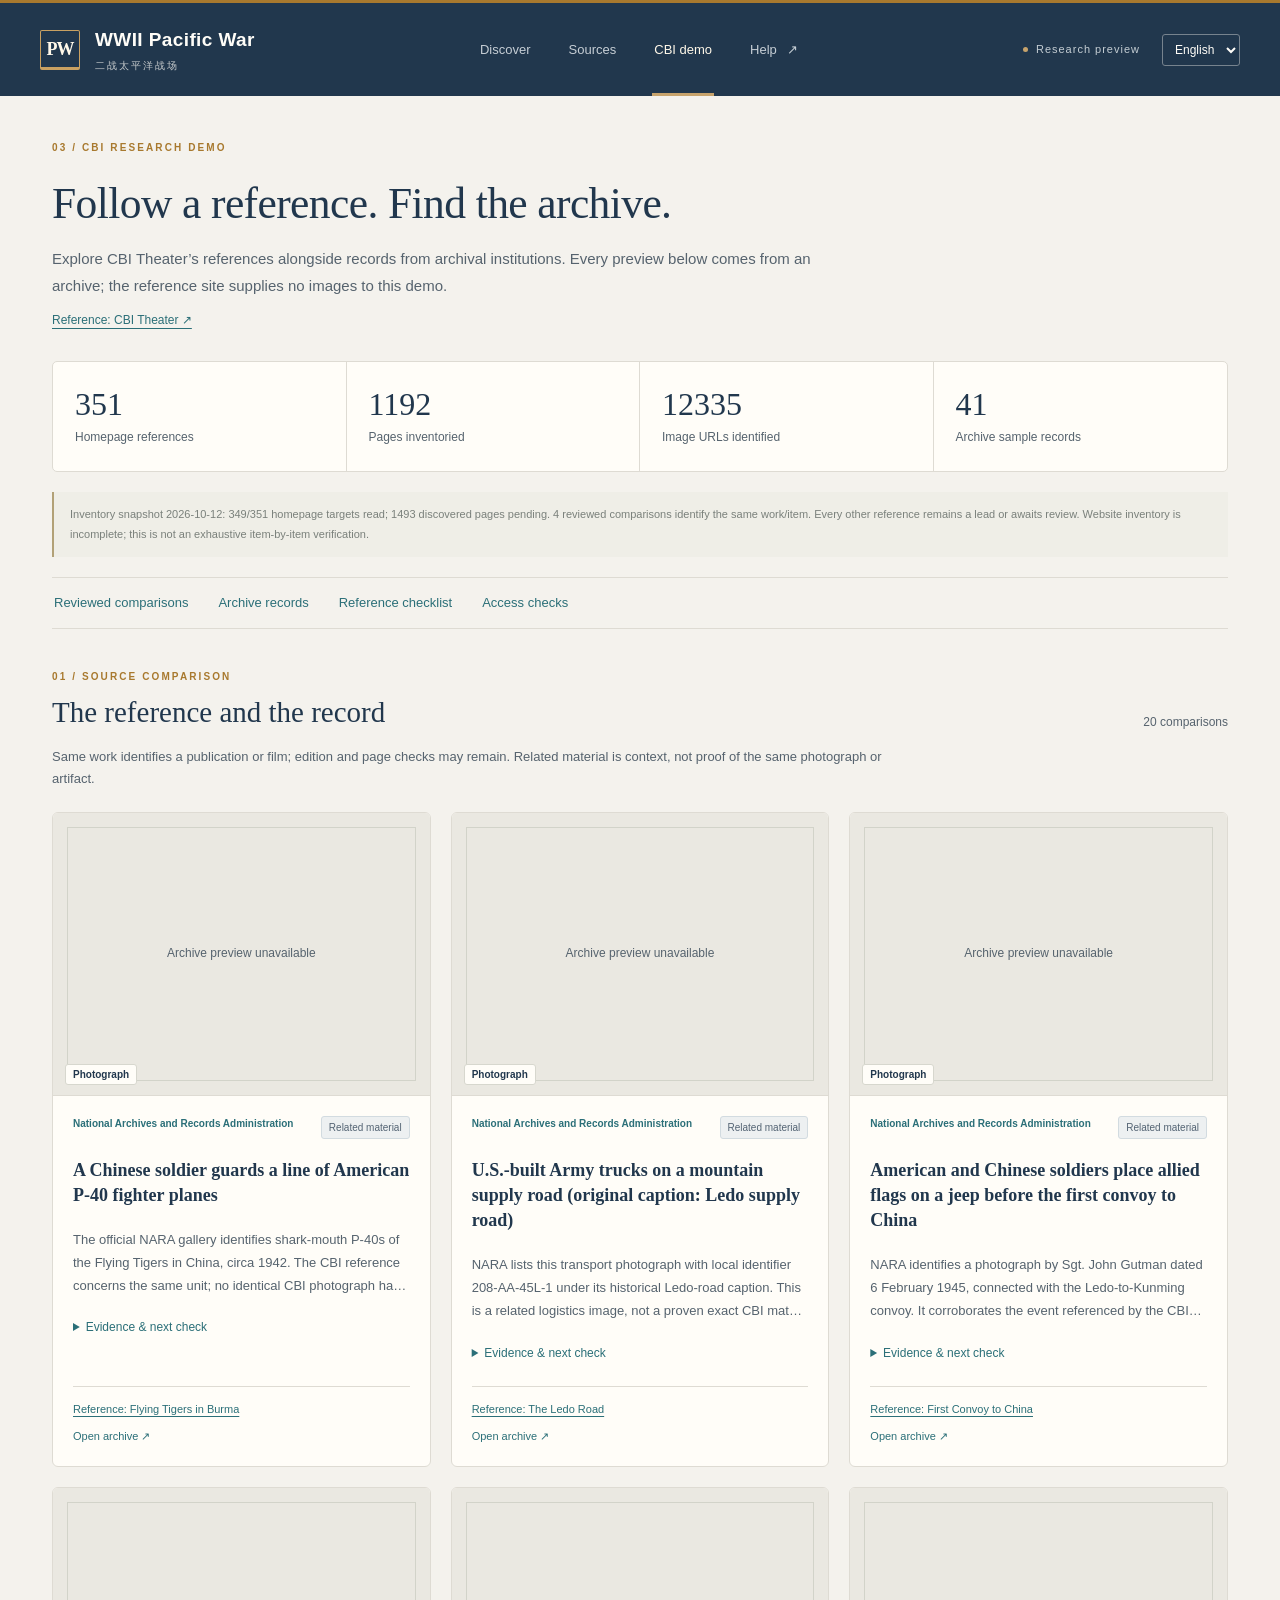
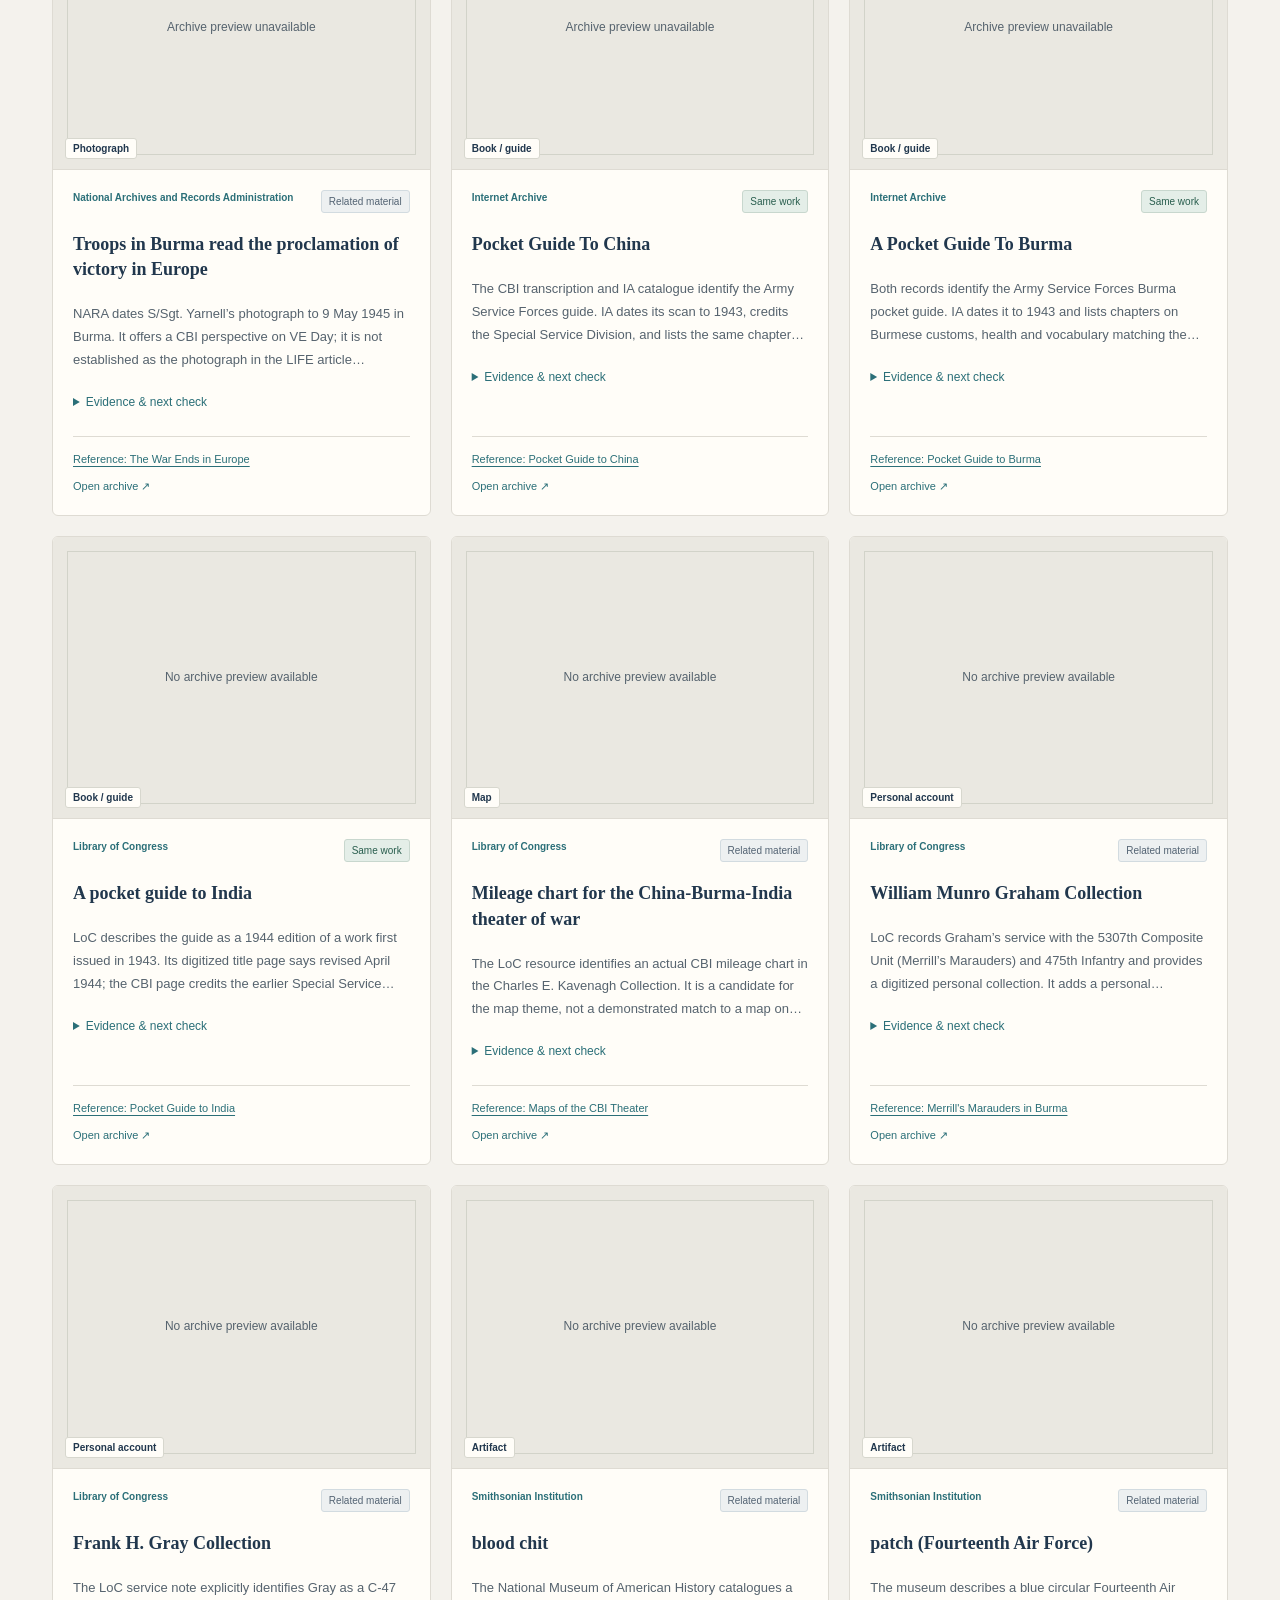
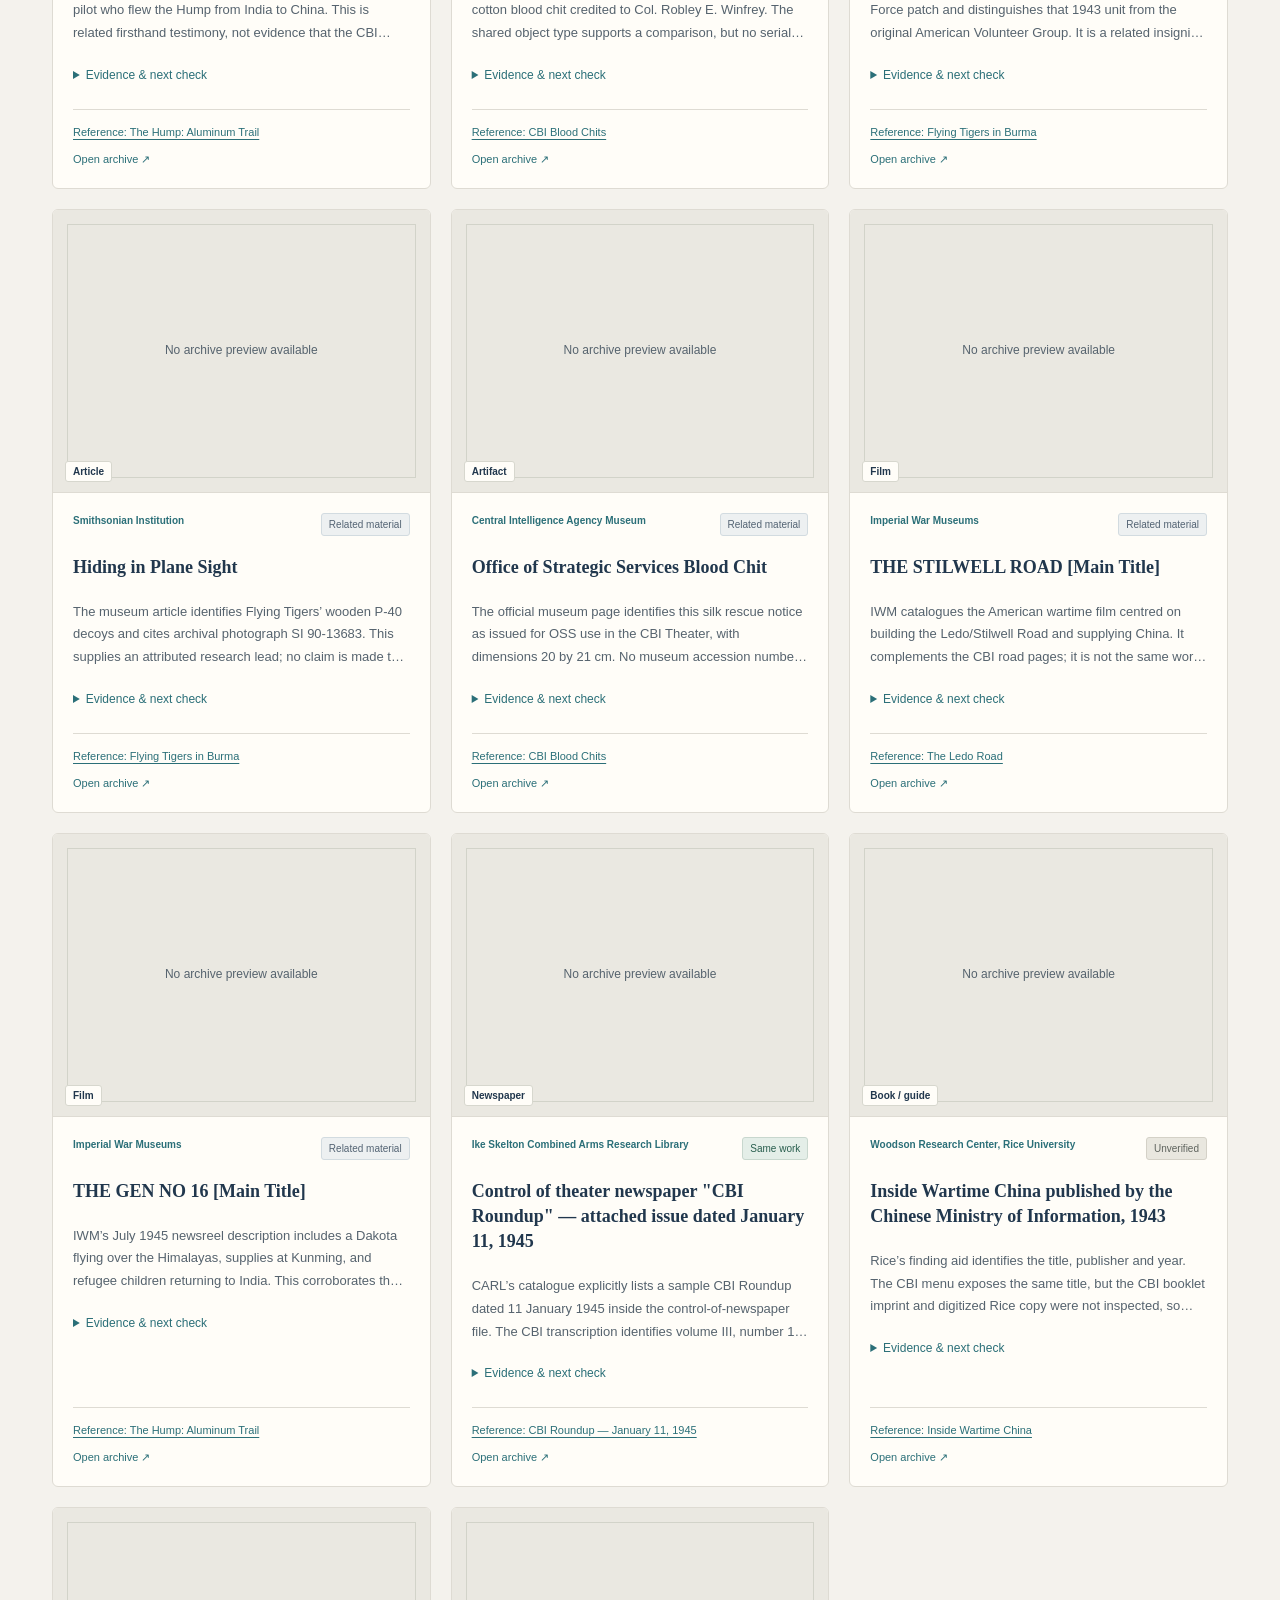
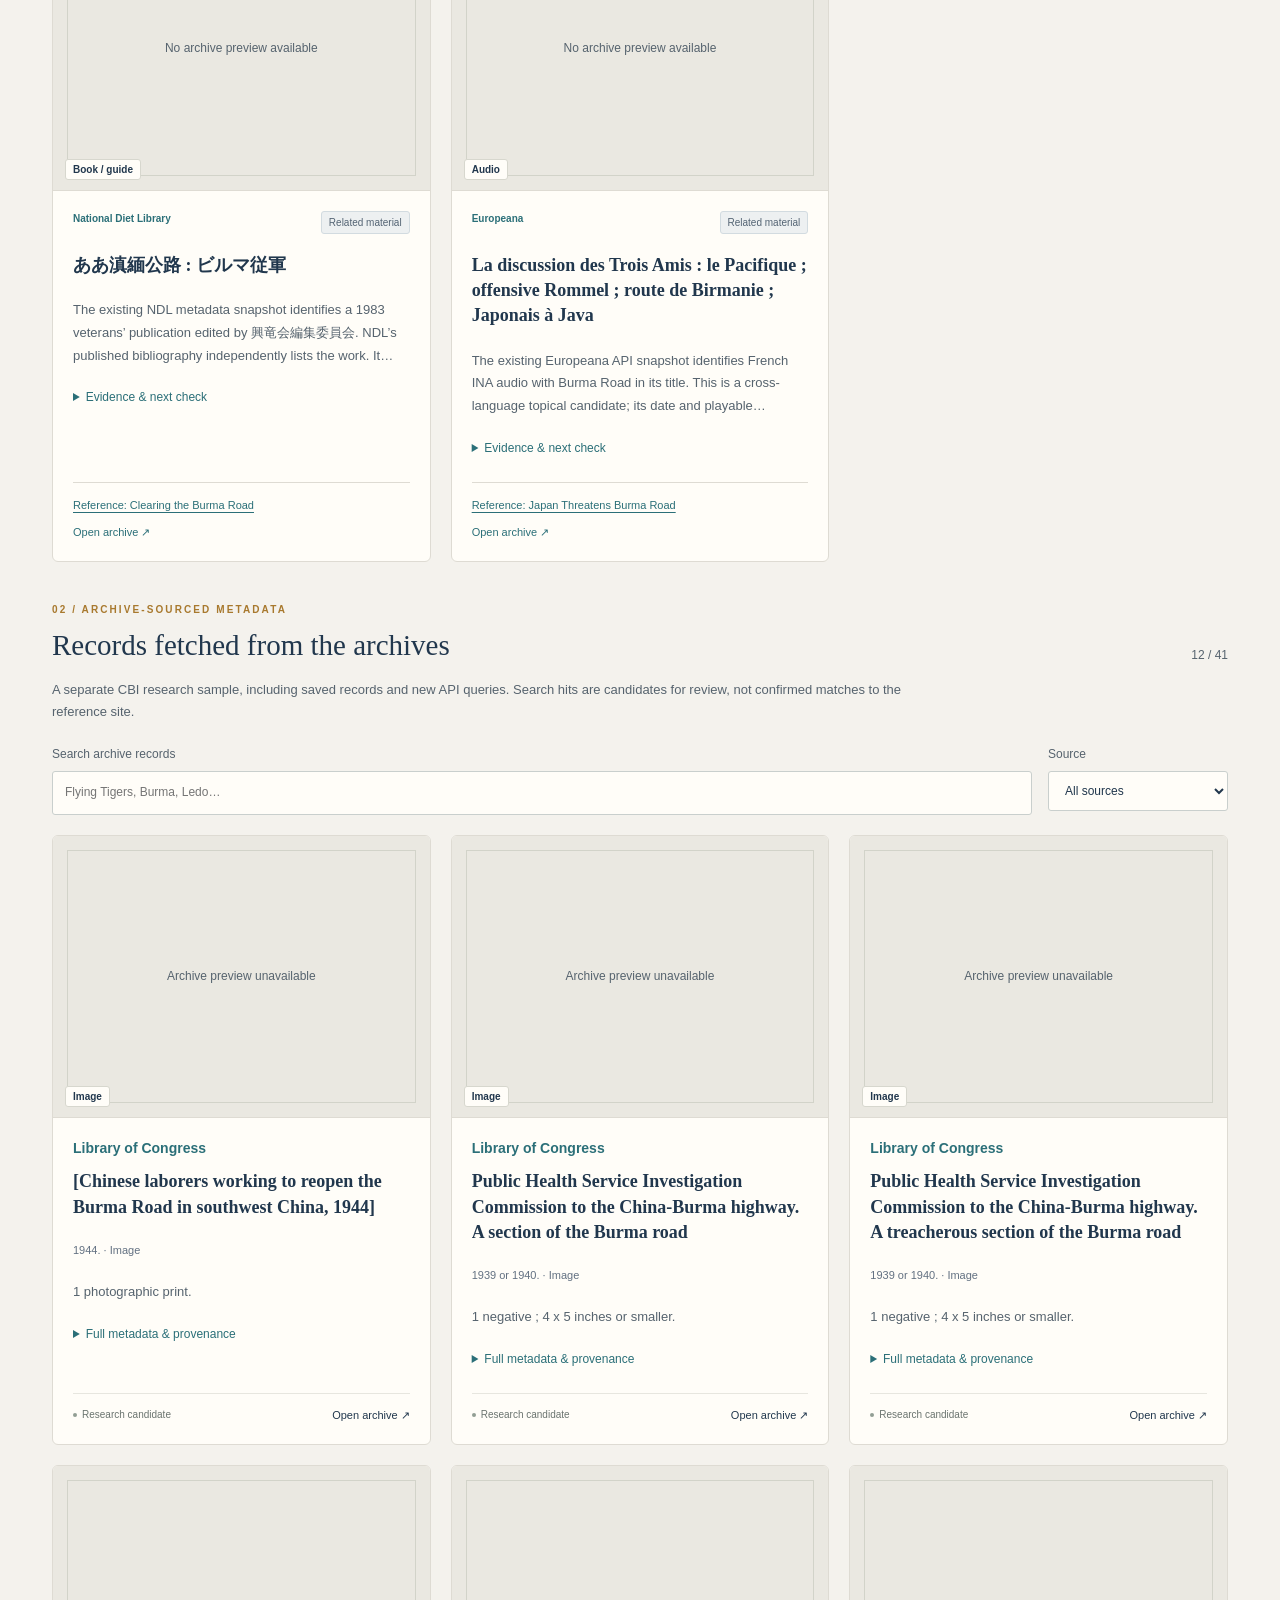
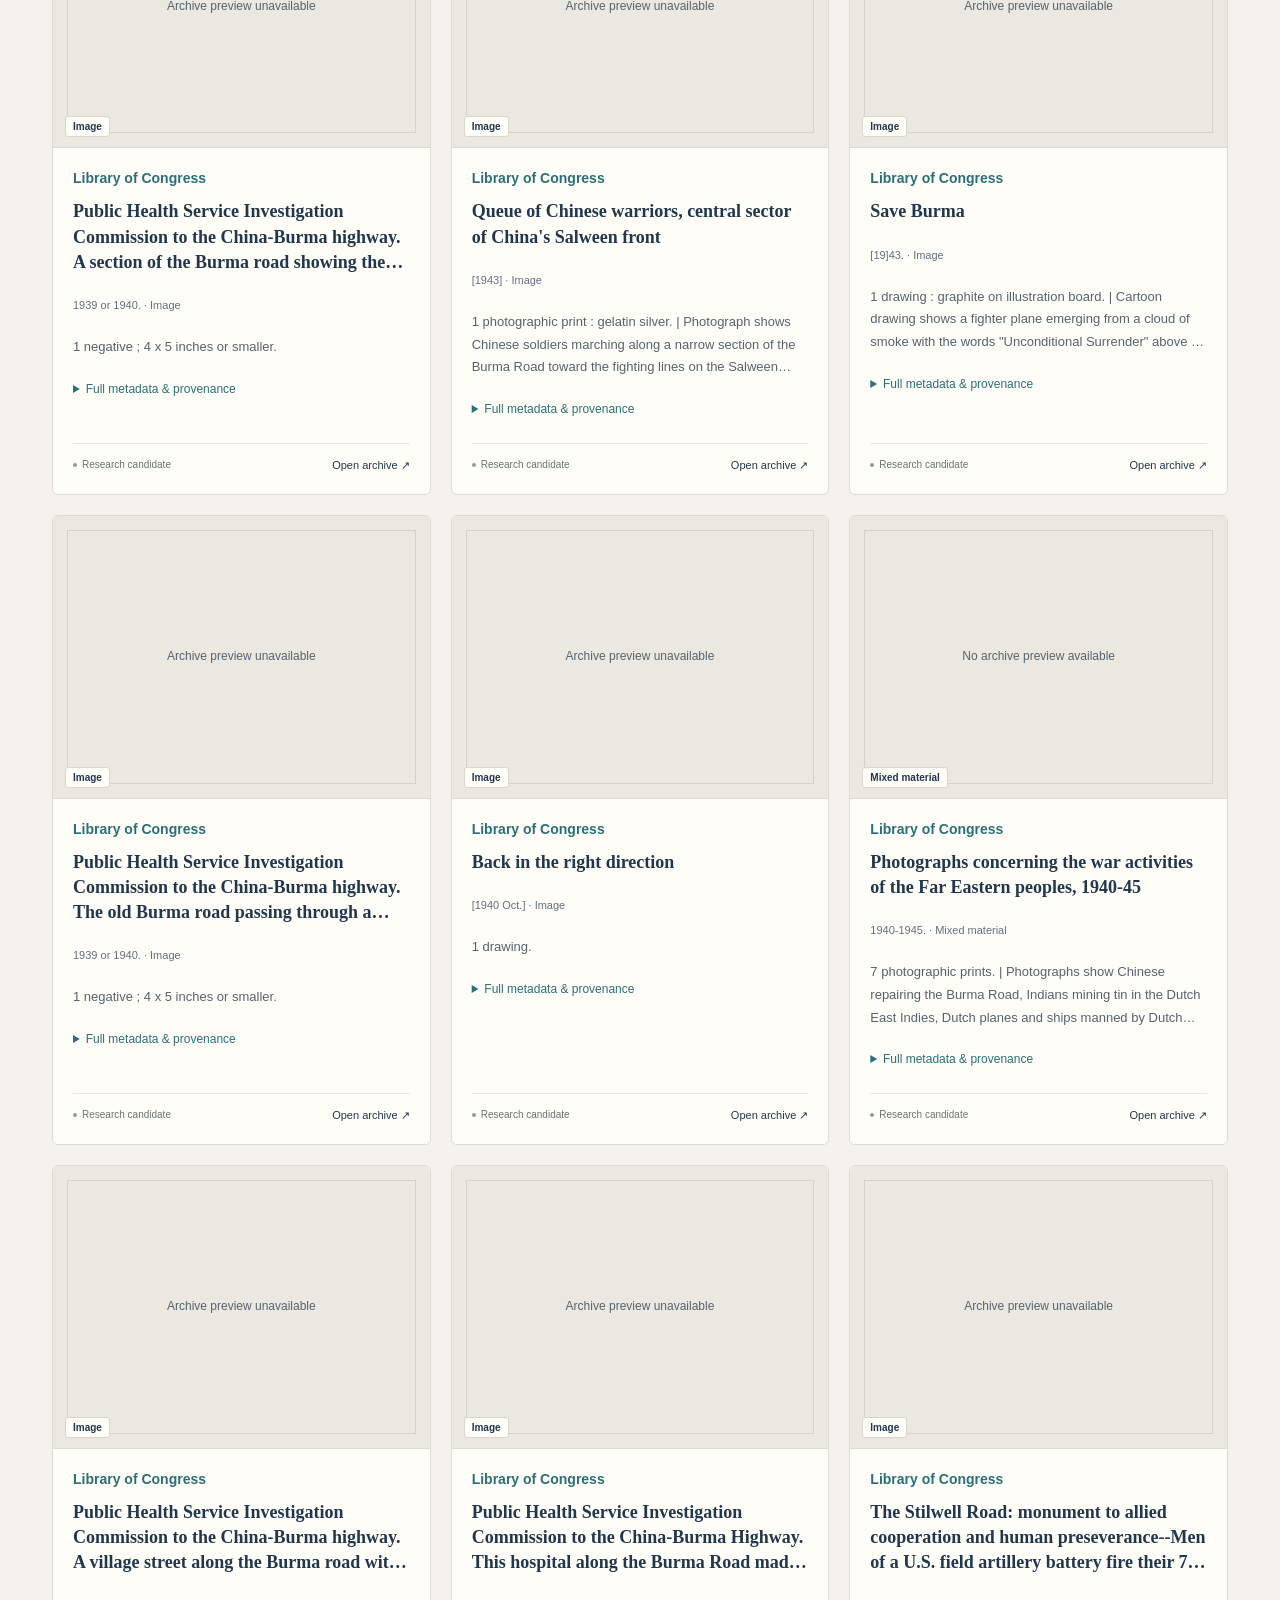
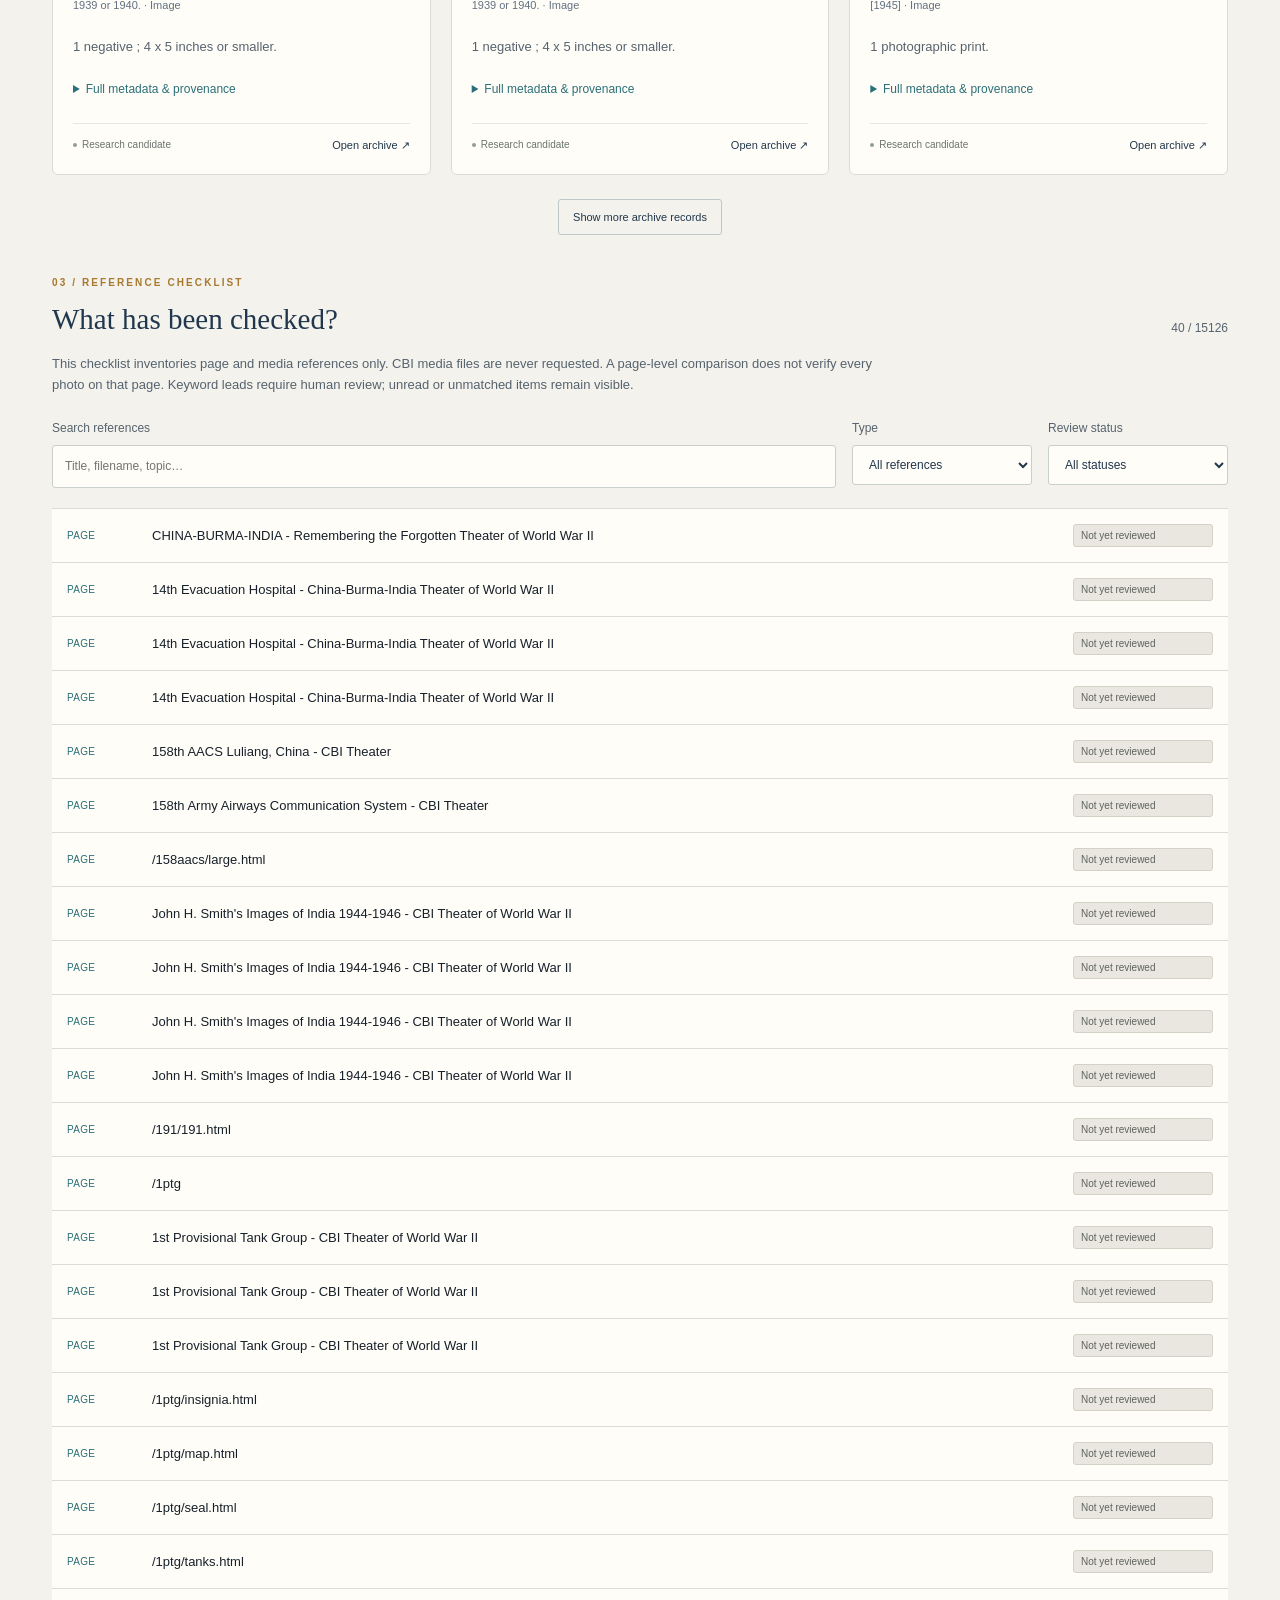
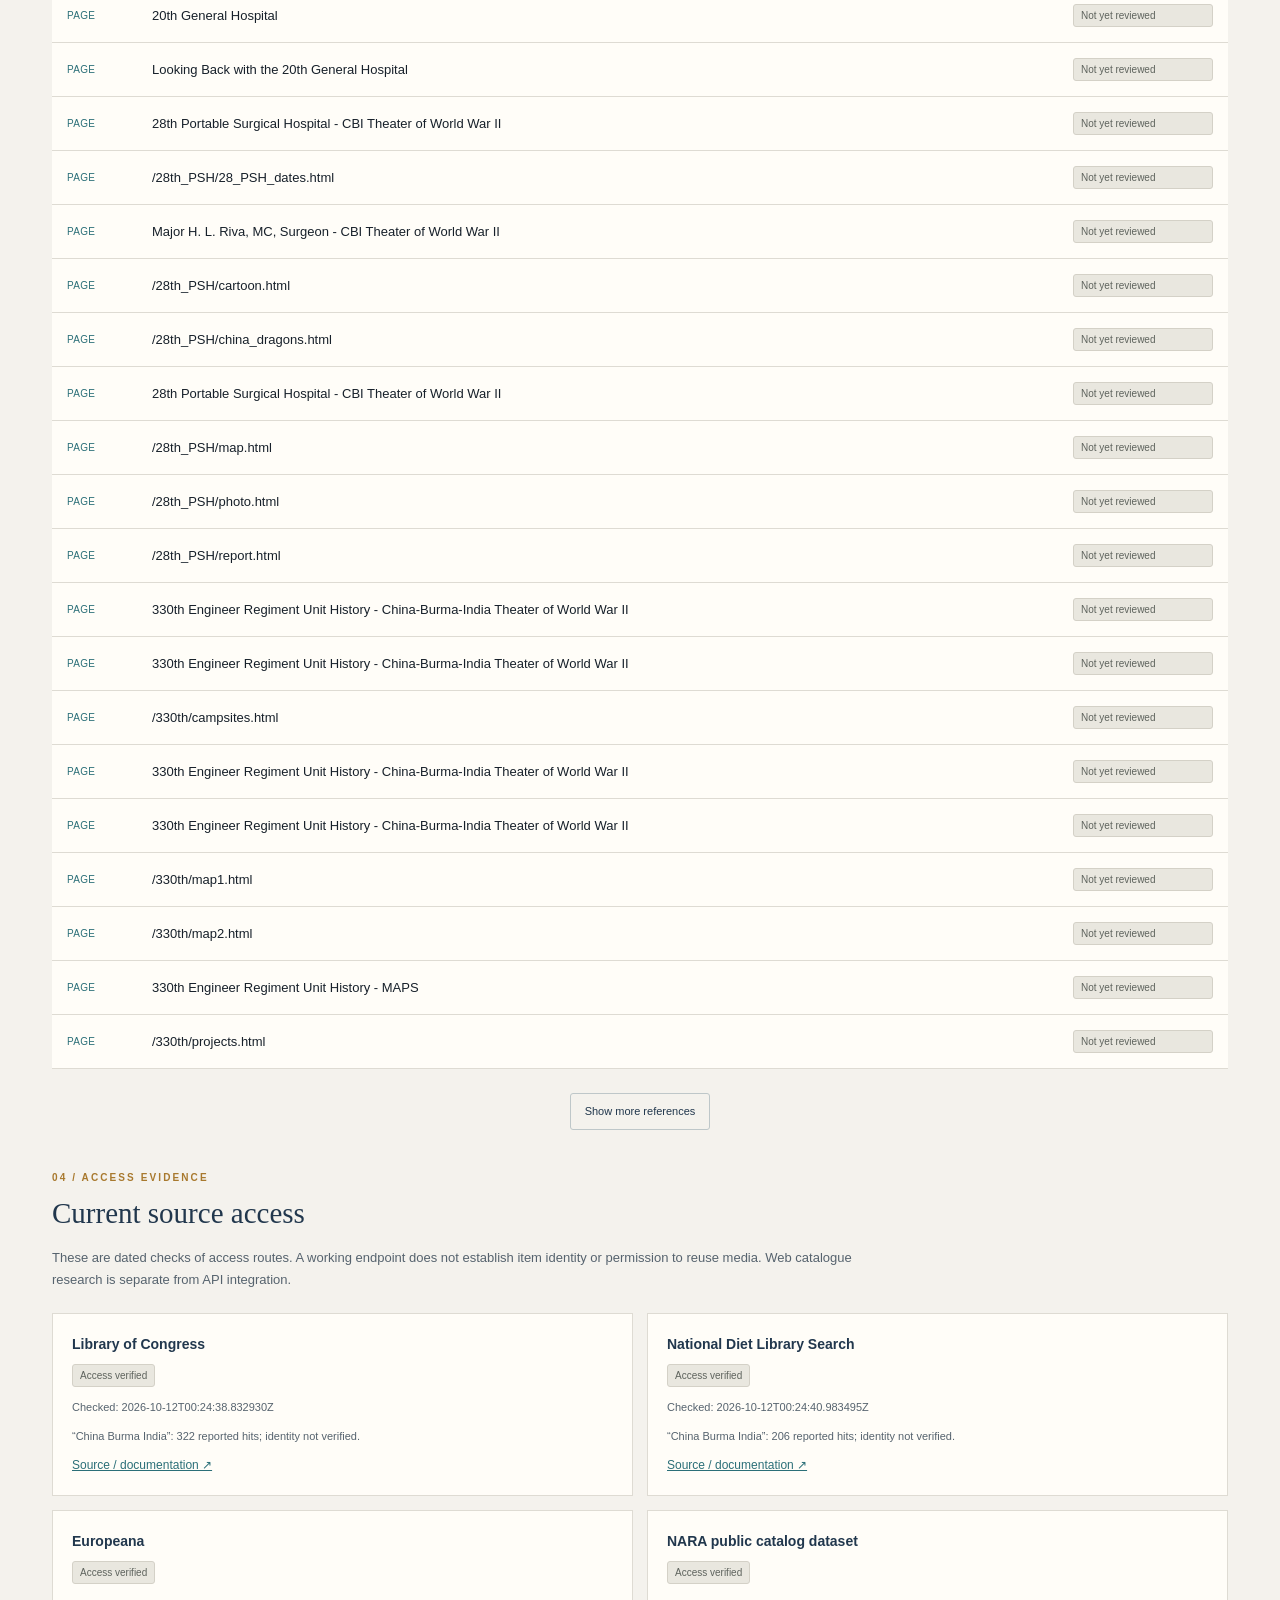
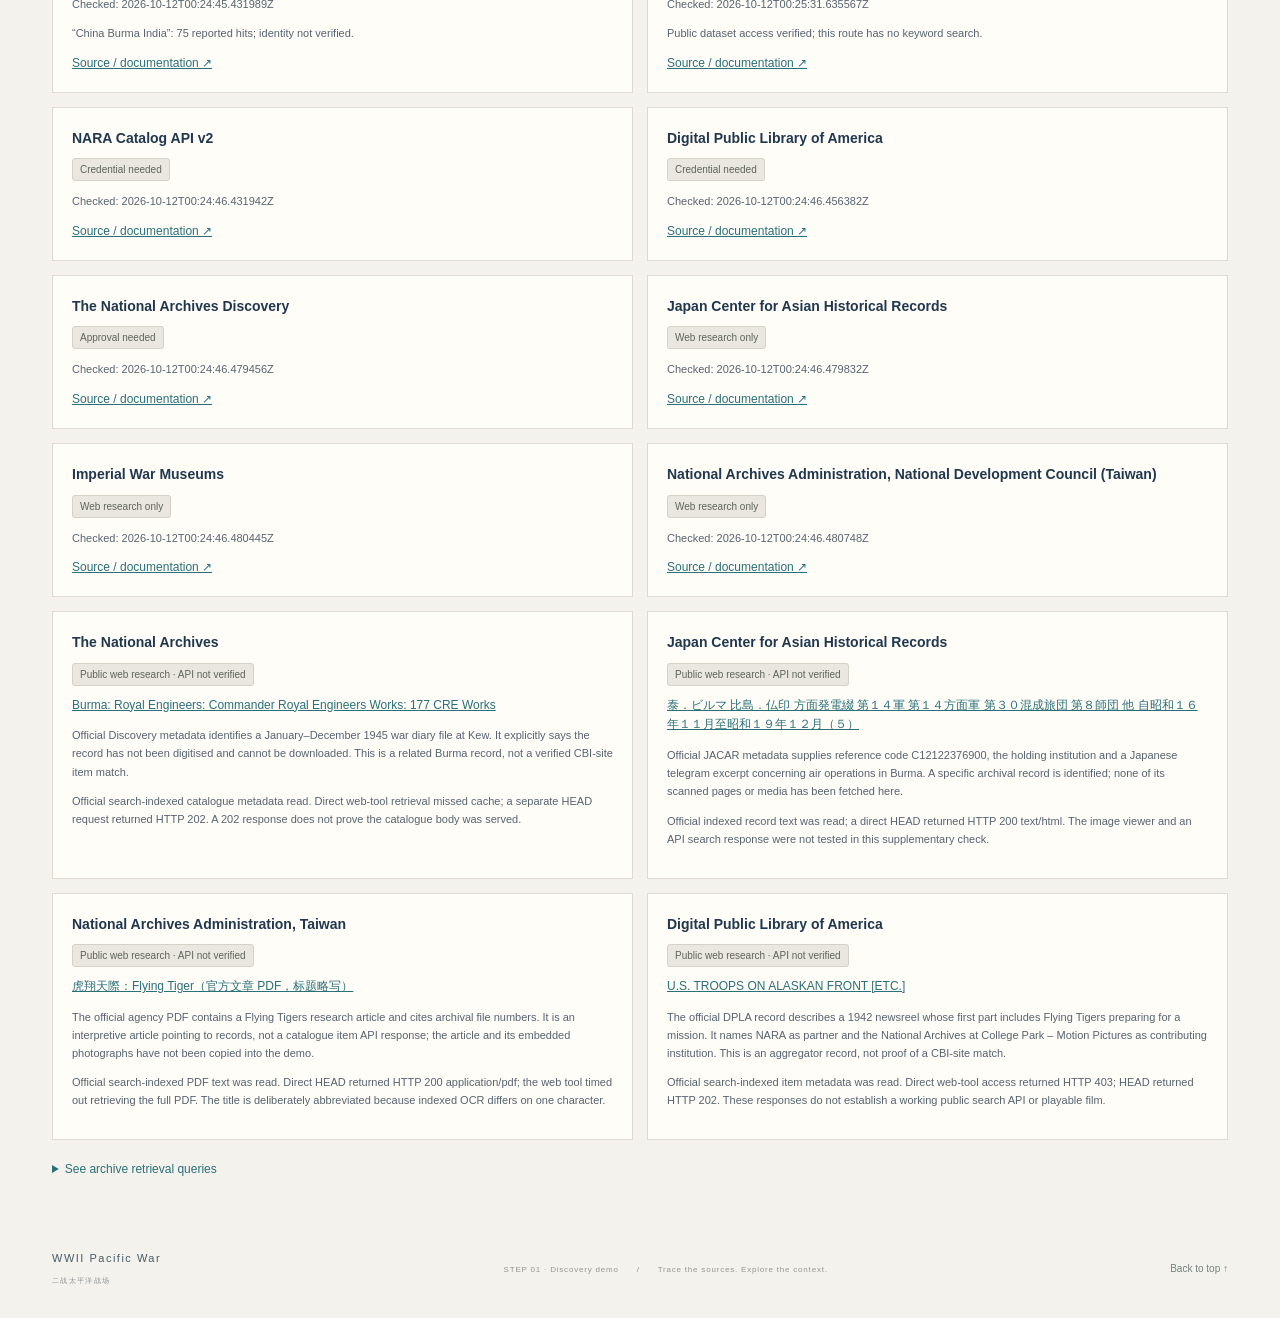
==== step1/site/cbi-demo.html @ 7e3ea21a "Rebrand WWII Pacific War and add archive-sourced CBI demo" ====
<!doctype html>
<html lang="en"><head><meta charset="utf-8"><meta name="viewport" content="width=device-width,initial-scale=1"><meta name="referrer" content="no-referrer"><meta name="description" content="CBI reference inventory and archive-sourced records for WWII Pacific War."><title>CBI demo · WWII Pacific War</title><link rel="icon" href="icon.svg" type="image/svg+xml"><link rel="stylesheet" href="styles.css"><link rel="stylesheet" href="cbi-demo.css"><script type="module" src="cbi-demo.js"></script></head><body>
<a class="skip-link" href="#page-title" data-en="Skip to CBI demo" data-zh="跳至 CBI 演示">Skip to CBI demo</a>
  <header class="masthead">
    <div class="header-inner">
      <a class="brand" href="./" data-page-link="./" aria-label="WWII Pacific War 首页">
        <span class="brand-mark" aria-hidden="true">PW</span>
        <span><strong>WWII Pacific War</strong><small>二战太平洋战场</small></span>
      </a>
      <nav aria-label="主导航">
        <a href="./" data-page-link="./">资料发现</a>
        <a href="sources.html" data-page-link="sources.html">数据来源</a>
        <a class="nav-active" href="cbi-demo.html" data-page-link="cbi-demo.html" aria-current="page">CBI demo</a>
        <button type="button" id="help-button">使用说明 <span aria-hidden="true">↗</span></button>
      </nav>
      <div class="header-tools"><span class="edition"><span aria-hidden="true"></span>研究预览版</span><label class="language-control"><span class="sr-only">界面语言</span><select id="language" aria-label="界面语言"><option value="en" lang="en">English</option><option value="zh-CN" lang="zh-CN">中文</option></select></label></div>
    </div>
  </header>

<main class="wrap demo-main">
  <section class="demo-intro" aria-labelledby="page-title">
    <p class="eyebrow">03 / CBI RESEARCH DEMO</p>
    <h1 id="page-title" tabindex="-1" data-en="Follow a reference. Find the archive." data-zh="循着参考线索，找到档案出处。">Follow a reference. Find the archive.</h1>
    <p class="demo-lead" data-en="Explore CBI Theater’s references alongside records from archival institutions. Every preview below comes from an archive; the reference site supplies no images to this demo." data-zh="将 CBI Theater 的参考线索与档案机构记录对照。下方预览均来自档案机构，演示不读取 CBI 网站的图片。">Explore CBI Theater’s references alongside records from archival institutions. Every preview below comes from an archive; the reference site supplies no images to this demo.</p>
    <a href="https://cbi-theater.com/menu/cbi_home.html" target="_blank" rel="noopener noreferrer" class="sources-back" data-en="Reference: CBI Theater ↗" data-zh="参考网站：CBI Theater ↗">Reference: CBI Theater ↗</a>
  </section>
  <div id="demo-loading" class="loading-state" role="status" data-en="Loading the demo inventory…" data-zh="正在载入演示清单…">Loading the demo inventory…</div>
  <div id="demo-error" class="empty-state" role="alert" hidden><p data-en="The demo data could not be loaded." data-zh="演示数据暂时无法载入。">The demo data could not be loaded.</p><button id="demo-retry" class="secondary-button" data-en="Try again" data-zh="重试">Try again</button></div>
  <div id="demo-content" hidden>
    <div id="demo-stats" class="demo-stats"></div>
    <p id="coverage-note" class="detail-note"></p>
    <nav class="demo-sections" aria-label="Demo sections"><a href="#comparisons" data-en="Reviewed comparisons" data-zh="已核对线索">Reviewed comparisons</a><a href="#archive-records" data-en="Archive records" data-zh="档案记录">Archive records</a><a href="#reference-inventory" data-en="Reference checklist" data-zh="参考清单">Reference checklist</a><a href="#access-status" data-en="Access checks" data-zh="接入实测">Access checks</a></nav>
    <section id="comparisons" class="demo-section">
      <div class="demo-section-heading"><div><p class="eyebrow">01 / SOURCE COMPARISON</p><h2 data-en="The reference and the record" data-zh="参考线索与档案记录">The reference and the record</h2></div><span id="comparison-count"></span></div>
      <p class="demo-explanation" data-en="Same work identifies a publication or film; edition and page checks may remain. Related material is context, not proof of the same photograph or artifact." data-zh="“同一作品”表示已识别出版物或影片，版本与页码可能仍待确认。“主题相关”仅为背景材料，不代表同一张照片或同一件实物。">Same work identifies a publication or film; edition and page checks may remain. Related material is context, not proof of the same photograph or artifact.</p>
      <div id="comparison-grid" class="demo-grid"></div>
    </section>
    <section id="archive-records" class="demo-section">
      <div class="demo-section-heading"><div><p class="eyebrow">02 / ARCHIVE-SOURCED METADATA</p><h2 data-en="Records fetched from the archives" data-zh="从档案机构获取的记录">Records fetched from the archives</h2></div><span id="archive-count"></span></div>
      <p class="demo-explanation" data-en="A separate CBI research sample, including saved records and new API queries. Search hits are candidates for review, not confirmed matches to the reference site." data-zh="独立的 CBI 研究样本，包含既有快照与新增 API 查询。检索命中只是待核对候选，不自动视为参考网站材料的同一件。">A separate CBI research sample, including saved records and new API queries. Search hits are candidates for review, not confirmed matches to the reference site.</p>
      <div class="demo-controls"><label><span data-en="Search archive records" data-zh="搜索档案记录">Search archive records</span><input id="archive-query" type="search" placeholder="Flying Tigers, Burma, Ledo…"></label><label><span data-en="Source" data-zh="来源">Source</span><select id="archive-source"><option value="" data-en="All sources" data-zh="全部来源">All sources</option></select></label></div>
      <div id="archive-grid" class="demo-grid"></div><p id="archive-empty" hidden data-en="No matching records in this sample." data-zh="当前样本中没有匹配记录。">No matching records in this sample.</p><button id="archive-more" class="secondary-button" data-en="Show more archive records" data-zh="显示更多档案记录">Show more archive records</button>
    </section>
    <section id="reference-inventory" class="demo-section">
      <div class="demo-section-heading"><div><p class="eyebrow">03 / REFERENCE CHECKLIST</p><h2 data-en="What has been checked?" data-zh="已核对到哪一步？">What has been checked?</h2></div><span id="inventory-count" aria-live="polite"></span></div>
      <p class="demo-explanation" data-en="This checklist inventories page and media references only. CBI media files are never requested. A page-level comparison does not verify every photo on that page. Keyword leads require human review; unread or unmatched items remain visible." data-zh="清单只登记页面与媒体引用，不读取 CBI 媒体文件。页面层面的对应关系不等于其中每张照片已核实；关键词线索须人工复核，未读取或未匹配的项目仍然列出。">This checklist inventories page and media references only. CBI media files are never requested. A page-level comparison does not verify every photo on that page. Keyword leads require human review; unread or unmatched items remain visible.</p>
      <div class="demo-controls"><label><span data-en="Search references" data-zh="搜索参考清单">Search references</span><input id="inventory-query" type="search" placeholder="Title, filename, topic…"></label><label><span data-en="Type" data-zh="类型">Type</span><select id="inventory-kind"><option value="" data-en="All references" data-zh="全部引用">All references</option><option value="page" data-en="Pages" data-zh="页面">Pages</option><option value="image" data-en="Image references" data-zh="图片引用">Image references</option><option value="document" data-en="Document references" data-zh="文档引用">Document references</option></select></label><label><span data-en="Review status" data-zh="核对状态">Review status</span><select id="inventory-status"><option value="" data-en="All statuses" data-zh="全部状态">All statuses</option><option value="exact_item" data-en="Exact item" data-zh="同一件">Exact item</option><option value="same_work" data-en="Same work" data-zh="同一作品">Same work</option><option value="related" data-en="Related material" data-zh="主题相关">Related material</option><option value="keyword_lead" data-en="Keyword lead only" data-zh="仅关键词线索">Keyword lead only</option><option value="not_reviewed" data-en="Not yet reviewed" data-zh="尚未核对">Not yet reviewed</option><option value="unverified" data-en="Unverified" data-zh="待确认">Unverified</option></select></label></div>
      <div id="inventory-list" class="inventory-list"></div><p id="inventory-empty" hidden data-en="No references match these filters." data-zh="没有符合筛选条件的引用。">No references match these filters.</p><button id="inventory-more" class="secondary-button" data-en="Show more references" data-zh="显示更多引用">Show more references</button>
    </section>
    <section id="access-status" class="demo-section"><p class="eyebrow">04 / ACCESS EVIDENCE</p><h2 data-en="Current source access" data-zh="来源接入现状">Current source access</h2><p class="demo-explanation" data-en="These are dated checks of access routes. A working endpoint does not establish item identity or permission to reuse media. Web catalogue research is separate from API integration." data-zh="下列为带时间的接入实测。接口可用不等于材料身份或媒体再利用许可已确认；人工目录查找与 API 接入分别记录。">These are dated checks of access routes. A working endpoint does not establish item identity or permission to reuse media. Web catalogue research is separate from API integration.</p><div id="access-list" class="access-list"></div><details class="query-evidence"><summary data-en="See archive retrieval queries" data-zh="查看档案获取查询">See archive retrieval queries</summary><div id="query-list"></div></details></section>
  </div>
</main>
  <footer class="wrap footer"><div><strong>WWII Pacific War</strong><span>二战太平洋战场</span></div><p>STEP 01 · 统一发现演示 <span aria-hidden="true">/</span> 元数据有出处，历史有脉络。</p><a href="#page-title">回到顶部 ↑</a></footer>

<dialog id="help-dialog" aria-labelledby="help-title"><div class="dialog-top"><span>CBI / RESEARCH DEMO</span><button id="close-help" class="icon-button" aria-label="关闭使用说明">×</button></div><div class="detail-content"><h2 id="help-title" data-en="Show the source, then the evidence" data-zh="先展示出处，再核对证据">Show the source, then the evidence</h2><p data-en="Start with a reviewed comparison, open its institutional record, then use the checklist to show what remains unverified. The archive gallery is a local sample with source-supplied metadata and archive-hosted previews." data-zh="从已核对线索开始，打开机构原始记录，再用清单展示待确认部分。档案卡片为本地元数据样本，预览由档案机构提供。">Start with a reviewed comparison, open its institutional record, then use the checklist to show what remains unverified. The archive gallery is a local sample with source-supplied metadata and archive-hosted previews.</p></div></dialog><noscript><p>Please enable JavaScript. / 请启用 JavaScript。</p></noscript></body></html>
---- step1/site/styles.css ----
:root{--paper:#f4f2ed;--surface:#fffdf8;--ink:#17202a;--muted:#627081;--navy:#21374d;--navy-deep:#192c3d;--brass:#a8792e;--teal:#2b6f78;--line:#d8dee5;--warm-line:#dedbd3;--soft:#eae7df;--serif:"Iowan Old Style","Palatino Linotype","Noto Serif SC","Songti SC",Georgia,serif;--sans:"Avenir Next","Segoe UI","PingFang SC","Noto Sans SC",sans-serif}
*{box-sizing:border-box}html{scroll-behavior:smooth;scroll-padding-top:30px}body{margin:0;background:var(--paper);color:var(--ink);font:14px/1.65 var(--sans);-webkit-font-smoothing:antialiased}button,input,select{font:inherit}button,a,input,select{-webkit-tap-highlight-color:transparent}button{cursor:pointer}a{color:inherit}button:disabled{cursor:wait;opacity:.6}button{border:0}a,button,input,select{outline-offset:4px}a:focus-visible,button:focus-visible,input:focus-visible,select:focus-visible{outline:2px solid var(--teal)}[hidden]{display:none!important}.wrap{width:min(1200px,calc(100% - 104px));margin-inline:auto}.sr-only{position:absolute;width:1px;height:1px;padding:0;margin:-1px;overflow:hidden;clip:rect(0,0,0,0);white-space:nowrap;border:0}.skip-link{position:fixed;top:-80px;left:20px;z-index:100;padding:12px;background:var(--surface)}.skip-link:focus{top:10px}
.masthead{background:var(--navy);color:var(--surface);border-top:3px solid var(--brass)}.header-inner{min-height:93px;width:min(1360px,calc(100% - 80px));margin:auto;display:flex;align-items:center;justify-content:space-between;gap:40px}.brand{display:flex;align-items:center;gap:15px;text-decoration:none;flex-shrink:0}.brand strong{font-size:19px;letter-spacing:.4px;font-weight:600;display:block}.brand small{font-size:10px;letter-spacing:2px;display:block;opacity:.75;margin-top:3px}.brand-mark{width:40px;height:40px;display:grid;place-items:center;flex-shrink:0;border:1px solid #c9a162;border-bottom:3px solid #c9a162;border-radius:2px;font:600 18px/1 var(--serif);letter-spacing:-1px;color:#fff8e9}nav{display:flex;gap:34px;height:93px;align-items:center}nav a,nav button{background:none;text-decoration:none;color:#c6ced5;height:100%;display:flex;align-items:center;gap:10px;font-size:13px;position:relative;padding:0 2px}nav a:hover,nav button:hover{color:white}nav .nav-active{color:#fff8e9}nav .nav-active:after{position:absolute;bottom:0;left:0;right:0;height:3px;background:#c7a36c;content:""}.edition{font-size:11px;color:#c4cdd3;letter-spacing:1px;display:flex;align-items:center;gap:8px}.edition>span{width:5px;height:5px;border-radius:50%;background:#c7a36c}
.intro{padding-top:47px;padding-bottom:31px}.intro-top{display:grid;grid-template-columns:1fr 290px;gap:64px;align-items:center}.eyebrow{color:var(--brass);font-size:10px;font-weight:600;letter-spacing:2.1px;margin:0 0 20px;display:flex;align-items:center;gap:14px}.section-number{font-size:11px;letter-spacing:0;border:1px solid #c5b591;width:25px;height:25px;display:grid;place-items:center}.eyebrow-line{width:51px;height:1px;background:#bbae90}h1{font-family:var(--serif);font-weight:500;font-size:48px;line-height:1.35;letter-spacing:2px;color:var(--navy);margin:0 0 16px}.intro-description{color:#596674;font-size:13px;line-height:1.95;margin:0}.archive-note{border:1px solid #c8c4b9;padding:22px 24px;background:linear-gradient(120deg,rgba(255,255,255,.34),rgba(234,231,223,.3));position:relative;transform:rotate(1.4deg);margin-top:7px}.archive-note:after{content:"";position:absolute;inset:5px;border:1px solid #ded9cf;pointer-events:none}.note-top,.note-bottom{display:flex;justify-content:space-between;gap:16px;color:#7c7669;font-size:8px;letter-spacing:1.4px}.note-title{font-family:var(--serif);font-size:21px;color:var(--navy);text-align:center;letter-spacing:2px;margin-top:32px}.note-english{text-align:center;font-size:8px;letter-spacing:2px;color:var(--muted);margin-top:8px}.note-rule{display:flex;justify-content:space-between;align-items:center;margin:22px 10px 25px;height:1px;background:#b9ae93}.note-rule span{width:5px;height:5px;border-radius:50%;background:var(--paper);border:1px solid #a68b5f}.note-bottom{letter-spacing:.8px;font-size:9px}
.search-form{display:flex;align-items:center;background:var(--surface);border:1px solid #b8bfc3;box-shadow:0 4px 10px #21374d05;margin-top:31px;min-height:66px;position:relative}.search-form:focus-within{border-color:var(--teal);box-shadow:0 0 0 2px #2b6f781a}.search-icon{width:60px;display:grid;place-items:center;color:var(--navy);flex-shrink:0}.search-icon svg{width:21px;fill:none;stroke:currentColor;stroke-width:1.5}.search-form input{min-width:0;flex:1;border:none;background:none;outline:none!important;height:64px;font-size:15px;color:var(--navy);padding:0 12px 0 0}.search-form input::placeholder{color:#8c9399;font-size:13px}.primary-button{background:var(--navy);color:white;align-self:stretch;min-width:152px;display:flex;justify-content:center;gap:24px;align-items:center;font-size:13px;letter-spacing:1px}.primary-button:hover{background:#2b4a62}.primary-button>span{font-size:20px;font-weight:300}.search-suggestions{display:flex;align-items:center;gap:17px;flex-wrap:wrap;margin-top:17px;font-size:11px}.search-suggestions>span{color:#83877e;margin-right:3px}.search-suggestions button{padding:1px 0;background:none;color:#5d665f;border-bottom:1px solid #c4c7be}.search-suggestions button:hover{color:var(--navy);border-color:var(--brass)}.collection-strip{border-block:1px solid var(--warm-line);background:#eeece6}.strip-inner{display:flex;justify-content:space-between;gap:24px;align-items:center;min-height:47px;color:#69747d;font-size:11px}.strip-inner p{margin:0;display:flex;align-items:center;gap:7px}.strip-inner strong{color:var(--navy);font-size:12px;font-weight:600}.strip-divider{opacity:.45;margin-inline:8px}.status-dot{height:5px;width:5px;border-radius:50%;background:var(--teal);margin-right:3px}
.discovery-layout{display:grid;grid-template-columns:216px minmax(0,1fr);gap:48px;padding-top:38px;padding-bottom:57px;align-items:start}.filter-heading{display:flex;justify-content:space-between;align-items:center;margin:5px 0 27px}.filter-heading h2{font-size:15px;letter-spacing:1px;font-weight:600;margin:0}.filter-heading button{font-size:11px;color:var(--muted);background:none;padding:3px 0}.filter-heading button:hover{color:var(--navy);text-decoration:underline}fieldset{border:0;padding:0 0 24px;margin:0 0 21px;border-bottom:1px solid var(--warm-line);min-width:0}legend{font-size:11px;letter-spacing:1px;color:#646f7a;font-weight:600;padding:0 0 12px}.checkbox-list{display:grid;gap:10px}.check-row{display:flex;align-items:center;gap:9px;font-size:12px;cursor:pointer;line-height:1.55;margin:0 0 9px}.checkbox-list .check-row{margin:0}.check-row input{accent-color:var(--navy);width:14px;height:14px;flex-shrink:0;margin:0}.check-row>span:not(.facet-count){flex:1}.facet-count{font-size:10px;color:#84909a;font-variant-numeric:tabular-nums}.year-range{display:flex;align-items:center;gap:8px;color:#9a9d9b}.year-range label{min-width:0;flex:1}.year-range input{width:100%;border:1px solid #cbd0d2;background:#faf9f5;border-radius:3px;padding:8px 5px 8px 10px;font-size:11px;color:var(--navy);appearance:textfield}.year-range input::-webkit-inner-spin-button{appearance:none}.filter-hint{font-size:10px;color:#8a8e8d;line-height:1.8;margin:9px 0 0}.unknown-date{margin-top:13px;font-size:11px;color:#63717a}.field-error{color:#a24233;font-size:11px;margin:7px 0}.filter-footnote{display:flex;gap:11px;align-items:start;color:#7a827e;font-size:10px;line-height:1.9}.filter-footnote>span{font-size:23px;color:#a59476}.filter-footnote p{margin:0}.mobile-filter-button{display:none}.results-toolbar{display:flex;justify-content:space-between;align-items:end;gap:20px;margin-bottom:17px}.small-label{font-size:8px;letter-spacing:2.2px;color:var(--brass);margin:0 0 4px}.results-toolbar h2{font-size:23px;font-family:var(--serif);font-weight:500;letter-spacing:.7px;color:var(--navy);margin:0}.results-toolbar h2 span{font-size:12px;background:#e6e9e6;color:#4d6263;border-radius:3px;padding:2px 7px;margin-left:9px;font-family:var(--sans);vertical-align:middle;letter-spacing:0}.sort-control{display:flex;align-items:center;gap:9px;color:#7f8587;font-size:10px;white-space:nowrap;padding-bottom:3px}.sort-control select{background:transparent;border:0;color:#4d5c6a;font-size:11px;max-width:175px;padding:3px 0}.results-context{margin:0 0 17px;font-size:10px;color:#878d8e}.expansion-note{background:#e8eeeb;color:#486763;padding:9px 12px;font-size:11px;border-left:2px solid #69897c;margin:2px 0 13px;overflow-wrap:anywhere}.active-filters{display:flex;gap:7px;flex-wrap:wrap;margin:0}.active-filters:not(:empty){margin-bottom:13px}.filter-chip{display:flex;align-items:center;gap:8px;background:#e6e9e6;color:#4c6766;border:1px solid #d3ded7;font-size:10px;padding:3px 8px;border-radius:3px}.filter-chip:hover{border-color:var(--teal)}
/* Preview-led result cards keep titles and descriptions visible across sources. */
.results-list{display:grid;grid-template-columns:repeat(3,minmax(0,1fr));gap:20px;align-items:stretch}
.results-list>.loading-state{grid-column:1/-1}
.record-card{display:flex;flex-direction:column;min-width:0;border:1px solid var(--warm-line);background:var(--surface);border-radius:6px;transition:border-color .15s,box-shadow .15s}
.record-card:hover,.record-card:focus-within{border-color:#a5b4b5;box-shadow:0 4px 16px #21374d0b}
.record-preview{position:relative;display:block;width:100%;aspect-ratio:4/3;padding:0;background:#eae8e1;border-radius:5px 5px 0 0;border-bottom:1px solid var(--warm-line);overflow:hidden;color:var(--navy)}
.record-preview:focus-visible{outline-offset:-4px;outline-width:3px}
.record-thumbnail{position:absolute;inset:0;width:100%;height:100%;object-fit:contain;padding:14px 14px 30px;opacity:0}
.record-thumbnail.is-loaded{opacity:1}
.record-visual{position:absolute;inset:0;display:flex;flex-direction:column;align-items:center;justify-content:center;gap:14px;background:#edeae2;color:#738078;padding:28px 14px 36px}
.record-visual:before{content:"";position:absolute;inset:13px;border:1px solid #d2d3c9;pointer-events:none}
.record-visual.photo{background:#e6eae6;color:#63847c}
.record-visual.sound{background:#eee7da;color:#8c7855}
.record-visual.map{background:#e9ebdf;color:#7a855c}
.record-visual svg{width:44px;height:44px;fill:none;stroke:currentColor}
.preview-caption{font-size:12px;letter-spacing:.2px;color:#56636e}
.preview-type{position:absolute;z-index:1;bottom:10px;left:12px;border:1px solid #d7d7ce;border-radius:3px;background:var(--surface);color:var(--navy);font-size:10px;font-weight:600;padding:2px 7px;line-height:1.5;pointer-events:none}
.record-content{display:flex;flex-direction:column;flex:1;min-width:0;padding:16px}
.record-top{display:flex;justify-content:space-between;align-items:start;gap:10px;font-size:10px;margin-bottom:9px}
.record-source{color:var(--teal);font-weight:600;line-height:1.5}
.record-number{color:#95968e;font-variant-numeric:tabular-nums;letter-spacing:.5px;flex-shrink:0}
.record-title{font:600 18px/1.4 var(--serif);color:var(--navy);margin:0 0 10px;overflow-wrap:anywhere}
.record-title button{color:inherit;background:none;text-align:left;padding:0;font:inherit;line-height:inherit;display:-webkit-box;-webkit-line-clamp:3;-webkit-box-orient:vertical;overflow:hidden;width:100%}
.record-title button:hover{text-decoration:underline;text-decoration-color:var(--brass);text-underline-offset:3px}
.record-meta{display:flex;flex-wrap:wrap;gap:6px;align-items:center;color:var(--muted);font-size:11px}
.record-meta .meta-dot{opacity:.6}
.record-description{font-size:13px;color:#56636e;line-height:1.65;margin:11px 0 16px;display:-webkit-box;-webkit-line-clamp:3;-webkit-box-orient:vertical;overflow:hidden;overflow-wrap:anywhere}
.record-bottom{display:flex;flex-wrap:wrap;justify-content:space-between;align-items:center;gap:8px 10px;margin-top:auto;border-top:1px solid #e7e6df;padding-top:12px;font-size:10px}
.access-badge{display:flex;align-items:center;gap:5px;color:#6b746f}
.access-badge:before{width:4px;height:4px;border-radius:50%;background:#929e94;content:"";flex-shrink:0}
.access-badge.online{color:var(--teal)}
.access-badge.online:before{background:var(--teal)}
.record-link{color:var(--navy);text-decoration:none;font-size:11px;white-space:nowrap}
.record-link:hover{text-decoration:underline;text-underline-offset:3px}
@media(max-width:1100px){.results-list{grid-template-columns:repeat(2,minmax(0,1fr));gap:16px}}
@media(max-width:540px){.results-list{grid-template-columns:1fr}.record-preview{aspect-ratio:16/10}.record-content{padding:18px}.record-title{font-size:20px}}
.results-bottom{display:flex;align-items:center;justify-content:space-between;gap:14px;margin-top:24px;color:#88928f;font-size:10px}.index-end{font-size:7px;letter-spacing:1.5px;color:#a2a69d}.secondary-button{border:1px solid #bec7c9;background:transparent;color:var(--navy);padding:8px 14px;font-size:11px;border-radius:3px}.secondary-button:hover{background:#e9ede8}.secondary-button span{margin-left:13px}.empty-state{text-align:center;padding:60px 16px;background:#eeede7;border:1px dashed #c5cac4;border-radius:4px}.empty-state h3{color:var(--navy);font-weight:500;font-size:18px;margin:10px 0}.empty-state p{font-size:12px;color:#7b8487;margin:0 0 22px;line-height:1.9}.empty-icon{font-size:48px;color:#aeb7ac}.loading-state{padding:70px 20px;text-align:center;color:#8b9292;font-size:12px;border:1px solid var(--warm-line)}.loading-line{display:block;width:80px;height:2px;background:var(--brass);margin:0 auto 15px;animation:breathe 1.2s infinite alternate}@keyframes breathe{to{opacity:.3;width:30px}}
.sources-section{background:#eceae3;border-block:1px solid var(--warm-line);padding:38px 0 29px}.sources-title{display:flex;align-items:center;justify-content:space-between;gap:30px}.sources-title .eyebrow{font-size:8px;margin-bottom:7px}.sources-title h2{font-family:var(--serif);font-size:25px;font-weight:500;letter-spacing:1px;color:var(--navy);margin:0}.sources-title>p{font-size:10px;color:#899087;line-height:1.9;margin:0}.source-cards{display:grid;grid-template-columns:repeat(4,minmax(0,1fr));gap:24px;margin-top:25px}.source-card{padding:19px 0;border-top:1px solid #bdc6c2}.source-card-heading{display:flex;align-items:center;justify-content:space-between;gap:12px}.source-abbr{font-family:var(--serif);font-size:23px;font-weight:500;color:var(--navy)}.source-state{font-size:9px;color:var(--teal);display:flex;align-items:center;gap:6px}.source-state:before{content:"";width:4px;height:4px;border-radius:50%;background:var(--teal)}.source-state.unavailable{color:#927751}.source-state.unavailable:before{background:#927751}.source-card h3{font-size:11px;font-weight:500;letter-spacing:.5px;margin:11px 0 5px}.source-card p{color:#8a918c;font-size:10px;line-height:1.9;margin:0 0 9px}.source-card a{font-size:10px;color:#6b7c79;text-decoration:none;border-bottom:1px solid #b3bdb6}.scope-note{font-size:9px;color:#898f87;border-top:1px solid #d5d7cd;padding-top:14px;margin:4px 0 0;line-height:1.8}.footer{min-height:98px;display:flex;justify-content:space-between;gap:20px;align-items:center}.footer strong{font-size:11px;font-weight:500;letter-spacing:1.5px;color:#485b68;display:block}.footer>div>span{font-size:7px;letter-spacing:1.3px;color:#8b9293}.footer p{font-size:8px;color:#94978d;letter-spacing:.8px}.footer p>span{margin-inline:15px}.footer>a{font-size:10px;color:#74827e;text-decoration:none}
dialog{padding:0;border:1px solid #cbd0c9;border-radius:7px;width:min(740px,calc(100% - 32px));max-height:90dvh;background:var(--surface);color:var(--ink);box-shadow:0 20px 90px #14283940}dialog::backdrop{background:#1525369c;backdrop-filter:blur(3px)}.dialog-top{padding:13px 26px;display:flex;align-items:center;justify-content:space-between;gap:20px;border-bottom:1px solid var(--line);font-size:9px;letter-spacing:1px;color:#74838a;position:sticky;top:0;background:var(--surface);z-index:2}.dialog-divider{margin-inline:10px;color:#b6b3a7}.icon-button{font-size:28px;font-weight:300;line-height:1;color:#6a777a;background:none;width:35px;height:35px;padding:0;border-radius:3px}.icon-button:hover{background:var(--soft)}.detail-content{padding:29px 32px 32px}.detail-content .eyebrow{font-size:9px;margin-bottom:13px}.detail-content h2{font-family:var(--serif);font-size:28px;font-weight:500;line-height:1.45;color:var(--navy);margin:0 0 25px;overflow-wrap:anywhere}.detail-description{white-space:pre-wrap;overflow-wrap:anywhere;font-size:13px;color:#5a6974;line-height:1.9;margin-bottom:26px}.detail-grid{display:grid;grid-template-columns:1fr 1fr;gap:18px 24px;margin:0 0 24px}.detail-grid>div{border-top:1px solid var(--line);padding-top:10px;min-width:0}.detail-grid dt{font-size:10px;color:#909894;margin-bottom:6px}.detail-grid dd{margin:0;color:#4b5d69;font-size:12px;overflow-wrap:anywhere;white-space:pre-line}.detail-note{border-left:2px solid #b2a177;background:#efeee7;padding:12px 16px;color:#7a807b;font-size:11px;line-height:1.9;margin:20px 0}.detail-links{display:flex;gap:14px;align-items:center;margin-top:23px;flex-wrap:wrap}.detail-links .primary-button{padding:12px 22px;text-decoration:none;min-width:0;gap:24px;border-radius:3px}.detail-links .secondary-button{text-decoration:none;padding:12px 16px}.help-content ol{padding-left:23px}.help-content li{padding-left:7px;margin:20px 0;color:var(--brass)}.help-content li strong{color:var(--navy);font-weight:500;font-size:14px}.help-content li p{font-size:12px;color:#6e7a82}.noscript-note{padding:30px;text-align:center;background:#f5deaf;color:var(--ink)}
@media(min-width:1500px){.intro-top{grid-template-columns:1fr 320px}.archive-note{margin-right:18px}.intro{padding-top:55px;padding-bottom:34px}h1{font-size:53px}}
@media(max-width:1000px){.source-cards{grid-template-columns:repeat(2,minmax(0,1fr))}.wrap{width:calc(100% - 56px)}.header-inner{width:calc(100% - 48px);gap:22px}.edition{display:none}nav{gap:23px}.intro-top{grid-template-columns:1fr 235px;gap:30px}h1{font-size:42px}.archive-note{padding:19px 18px}.note-title{font-size:17px}.note-top{font-size:7px}.discovery-layout{grid-template-columns:190px minmax(0,1fr);gap:28px}.footer p{display:none}}
@media(max-width:700px){.wrap{width:calc(100% - 36px)}.header-inner{width:calc(100% - 36px);min-height:74px;gap:15px}.brand{gap:10px}.brand strong{font-size:15px;letter-spacing:.2px}.brand small{font-size:8px;letter-spacing:1.7px}.brand-mark{width:32px;height:34px;font-size:15px}nav{height:74px;gap:15px}nav a,nav button{font-size:11px}nav button>span{display:none}.intro{padding-top:30px;padding-bottom:24px}.intro-top{display:block}.archive-note{display:none}.eyebrow{font-size:9px;margin-bottom:15px;gap:10px}.section-number{height:22px;width:22px;font-size:9px}h1{font-size:37px;line-height:1.4;letter-spacing:1px;margin-bottom:15px}.intro-description{font-size:12px;max-width:340px}.desktop-break{display:none}.search-form{margin-top:24px;min-height:56px}.search-icon{width:39px}.search-icon svg{width:18px}.search-form input{height:54px;font-size:14px}.search-form input::placeholder{font-size:11px}.primary-button{min-width:89px;gap:9px;font-size:11px;letter-spacing:0}.primary-button>span{font-size:16px}.search-suggestions{gap:14px 15px;font-size:10px;line-height:1.5;margin-top:15px}.search-suggestions>span{width:100%;margin:0;font-size:9px}.strip-inner{min-height:54px;align-items:start;justify-content:center;flex-direction:column;gap:2px;padding-block:9px;font-size:10px}.strip-inner .strip-note{font-size:8px;margin-left:15px}.strip-divider{margin-inline:4px}.discovery-layout{display:block;padding-top:24px;padding-bottom:32px}.mobile-filter-button{display:flex;justify-content:space-between;align-items:center;width:100%;padding:12px 15px;background:#e8e8e0;color:var(--navy);border:1px solid #d6dbd3;border-radius:3px;margin-bottom:23px;font-size:12px}.mobile-filter-button>span{font-size:17px;color:#70847c}.filters{display:none;background:#efeee8;padding:20px 17px 2px;border:1px solid var(--warm-line);border-radius:3px;margin-top:-14px;margin-bottom:23px}.filters.is-open{display:block}.filter-heading{margin-bottom:20px}.checkbox-list{grid-template-columns:1fr 1fr;column-gap:20px}.check-row{font-size:11px}fieldset{padding-bottom:18px;margin-bottom:18px}.year-range{max-width:300px}.filter-footnote{margin-bottom:20px}.results-toolbar{gap:8px}.results-toolbar h2{font-size:21px}.sort-control{font-size:9px;gap:3px;max-width:155px}.sort-control select{font-size:10px;max-width:133px}.results-context{font-size:9px}.results-bottom{font-size:9px;flex-wrap:wrap}.index-end{display:none}.sources-section{padding:29px 0 20px}.sources-title{display:block}.sources-title h2{font-size:23px}.sources-title>p{margin-top:12px;font-size:10px}.source-cards{grid-template-columns:1fr;gap:0;margin-top:21px}.source-card{padding:17px 0}.source-card-heading{max-width:none}.source-abbr{font-size:20px}.source-card p{max-width:400px}.scope-note{font-size:9px}.footer{min-height:85px}.footer strong{font-size:10px}.footer>a{font-size:9px}.dialog-top{padding:10px 17px;font-size:8px}.detail-content{padding:22px 21px 26px}.detail-content h2{font-size:23px}.detail-grid{gap:16px}.detail-grid dd{font-size:11px}.detail-description{font-size:12px}.detail-links .primary-button{padding:12px 17px}}
@media(prefers-reduced-motion:reduce){html{scroll-behavior:auto}*,*:before,*:after{animation:none!important;transition:none!important}}

.record-context{font-size:11px;color:var(--teal);line-height:1.6;margin:8px 0 0;overflow-wrap:anywhere;display:-webkit-box;-webkit-line-clamp:2;-webkit-box-orient:vertical;overflow:hidden}

/* Keep language selection visible in both desktop and narrow layouts. */
.header-tools{display:flex;align-items:center;gap:22px;flex-shrink:0}
.language-control select{font:inherit;font-size:12px;color:var(--surface);background:var(--navy);border:1px solid #77838e;border-radius:3px;padding:7px 8px;max-width:105px;cursor:pointer}
.language-control select:focus-visible{outline:2px solid var(--brass);outline-offset:3px}
html[lang="en"] h1{letter-spacing:-.6px;line-height:1.2;font-size:clamp(34px,3.4vw,50px)}
html[lang="en"] .check-row{align-items:flex-start}
html[lang="en"] .record-source{overflow-wrap:anywhere}
@media(max-width:1150px){.header-tools .edition{display:none}.header-inner{gap:20px}}
@media(max-width:700px){.header-inner{flex-wrap:wrap;padding-top:16px;gap:9px 12px}.header-tools{margin-left:auto}nav{order:3;flex-basis:100%;height:35px;justify-content:flex-end;gap:22px}.language-control select{font-size:11px;padding:6px}.results-toolbar{flex-wrap:wrap}.sort-control{margin-left:auto}.record-source{overflow-wrap:anywhere}}

/* The source directory is a standalone page, with the same archive palette. */
.sources-page{min-height:100vh;display:flex;flex-direction:column}
.sources-page main{flex:1}
.sources-tagline{font-family:var(--serif);font-size:24px;color:var(--navy);margin:0 0 14px}
.sources-back{display:inline-block;margin-top:20px;font-size:12px;color:var(--teal);text-underline-offset:4px}
.sources-content{padding-block:32px 48px}
.sources-content .source-cards{grid-template-columns:repeat(2,minmax(0,1fr));gap:24px;margin:0 0 28px}
.sources-content .source-card{padding:26px;background:var(--surface);border:1px solid var(--warm-line);border-top:2px solid #b8a17b;border-radius:4px}
.sources-content .source-card h2{font-size:15px;font-weight:500;letter-spacing:.5px;margin:18px 0 5px}
.sources-content .source-card p{font-size:12px;margin-block:10px 18px}
.sources-content .source-card a,.sources-content .source-state{font-size:11px}
.sources-content .scope-note{font-size:11px;padding-top:20px}
.sources-content .loading-state{margin-bottom:28px}
@media(max-width:700px){.sources-content .source-cards{grid-template-columns:1fr;gap:18px}.sources-content{padding-block:24px 32px}.sources-content .source-card{padding:21px}.sources-tagline{font-size:21px}}
---- step1/site/cbi-demo.css ----
.demo-main{padding-bottom:40px}.demo-intro{padding:44px 0 30px;max-width:850px}.demo-intro h1{font-size:38px;letter-spacing:0}.demo-lead{color:#56636e;font-size:15px;line-height:1.8;margin:0;max-width:760px}.demo-intro .sources-back{margin-top:12px}.demo-stats{display:grid;grid-template-columns:repeat(4,1fr);border:1px solid var(--warm-line);background:var(--surface);border-radius:5px}.demo-stats>div{padding:22px;border-right:1px solid var(--warm-line)}.demo-stats>div:last-child{border:0}.demo-stats strong{font:32px/1.3 var(--serif);color:var(--navy);display:block}.demo-stats span{font-size:12px;color:#56636e}.demo-sections{height:auto;display:flex;flex-wrap:wrap;gap:26px;padding:14px 0;border-block:1px solid var(--warm-line)}.demo-sections a{font-size:13px;color:var(--teal);height:auto;text-underline-offset:3px}.demo-section{padding-top:40px;scroll-margin-top:24px}.demo-section-heading{display:flex;justify-content:space-between;gap:15px;align-items:end}.demo-section-heading>span{font-size:12px;color:#56636e;white-space:nowrap}.demo-section .eyebrow{margin-bottom:8px}.demo-section h2{font:500 29px/1.35 var(--serif);margin:0;color:var(--navy)}.demo-explanation{color:#56636e;font-size:13px;max-width:850px;margin:14px 0 23px}.demo-grid{display:grid;grid-template-columns:repeat(3,minmax(0,1fr));gap:20px}.demo-grid .record-title{margin-top:10px}.demo-grid .record-title a{display:-webkit-box;-webkit-line-clamp:3;-webkit-box-orient:vertical;overflow:hidden;text-decoration:none}.demo-grid .record-title a:hover{text-decoration:underline}.demo-grid .record-preview{flex-shrink:0;text-decoration:none}.demo-preview-fallback{position:absolute;inset:14px;display:grid;place-content:center;text-align:center;border:1px solid #d2d3c9;font-size:12px;color:#56636e;padding:20px}.demo-grid .record-description{font-size:13px;line-height:1.75}.demo-grid .record-content{padding:20px}.demo-evidence{margin:0 0 18px;font-size:12px;color:#56636e;overflow-wrap:anywhere}.demo-evidence summary{cursor:pointer;color:var(--teal);padding:5px 0}.demo-evidence p{white-space:pre-line}.comparison-links{margin-top:auto;display:flex;flex-direction:column;align-items:start;gap:9px;border-top:1px solid var(--warm-line);padding-top:13px;font-size:11px;overflow-wrap:anywhere}.comparison-links a{color:var(--teal);text-underline-offset:3px}.match-status{display:inline-block;background:#e9e7df;border:1px solid #d4d1c7;border-radius:3px;font-size:10px;line-height:1.5;color:#5e635d;padding:3px 7px;font-weight:500}.match-status.same_work,.match-status.exact_item{background:#e4eee8;color:#295e4e;border-color:#c8d7ce}.match-status.related,.match-status.keyword_lead{background:#edf0f1;color:#536373;border-color:#d2dbe0}.demo-controls{display:flex;flex-wrap:wrap;gap:16px;margin:20px 0}.demo-controls label{display:flex;flex-direction:column;gap:6px;min-width:180px;font-size:12px;color:#56636e}.demo-controls label:first-child{flex:1}.demo-controls input,.demo-controls select{width:100%;padding:11px 12px;border:1px solid #c9cfcd;border-radius:3px;background:var(--surface);color:var(--navy);min-width:0}.demo-section>.secondary-button{display:block;margin:24px auto 0}.inventory-list{border-top:1px solid var(--warm-line)}.inventory-item{border-bottom:1px solid var(--warm-line);background:var(--surface)}.inventory-item summary{display:grid;grid-template-columns:70px minmax(0,1fr) 140px;gap:15px;align-items:center;padding:15px;cursor:pointer}.inventory-title{font-size:13px;overflow-wrap:anywhere}.inventory-kind{font-size:10px;letter-spacing:.3px;text-transform:uppercase;color:var(--teal)}.inventory-body{padding:0 20px 18px 100px;font-size:12px;overflow-wrap:anywhere}.inventory-body>a{display:block;color:var(--teal);margin:10px 0}.inventory-address{color:#68716e}.access-list{display:grid;grid-template-columns:repeat(2,minmax(0,1fr));gap:14px}.access-entry{border:1px solid var(--warm-line);padding:19px;background:var(--surface);font-size:12px;overflow-wrap:anywhere}.access-entry strong{display:block;font-size:14px;margin-bottom:8px;color:var(--navy)}.access-entry p{font-size:11px;color:#56636e}.access-entry a{color:var(--teal)}.query-evidence{font-size:12px;margin-top:20px;overflow-wrap:anywhere}.query-evidence summary{cursor:pointer;color:var(--teal)}
@media(max-width:1000px){.demo-grid{grid-template-columns:repeat(2,minmax(0,1fr))}.demo-stats>div{padding:17px}.demo-stats span{font-size:11px}.demo-controls{gap:12px}}
@media(max-width:700px){.demo-intro{padding-top:30px}.demo-intro h1{font-size:30px!important}.demo-lead{font-size:13px}.demo-stats{grid-template-columns:1fr 1fr}.demo-stats>div:nth-child(2){border-right:0}.demo-stats>div:nth-child(-n+2){border-bottom:1px solid var(--warm-line)}.demo-sections{justify-content:start;gap:12px 20px}.demo-section h2{font-size:25px}.demo-controls label{min-width:calc(50% - 6px)}.demo-controls label:first-child{min-width:100%}.inventory-item summary{grid-template-columns:55px minmax(0,1fr);gap:8px}.inventory-item summary .match-status{grid-column:2;justify-self:start}.inventory-body{padding-left:16px}.access-list{grid-template-columns:1fr}}
@media(max-width:540px){.demo-grid{grid-template-columns:1fr}.demo-grid .record-preview{aspect-ratio:16/10}.demo-sections a{font-size:12px}}
.demo-sections a:hover{color:var(--navy);text-decoration:underline}
.access-entry>a{display:block;margin-top:10px}
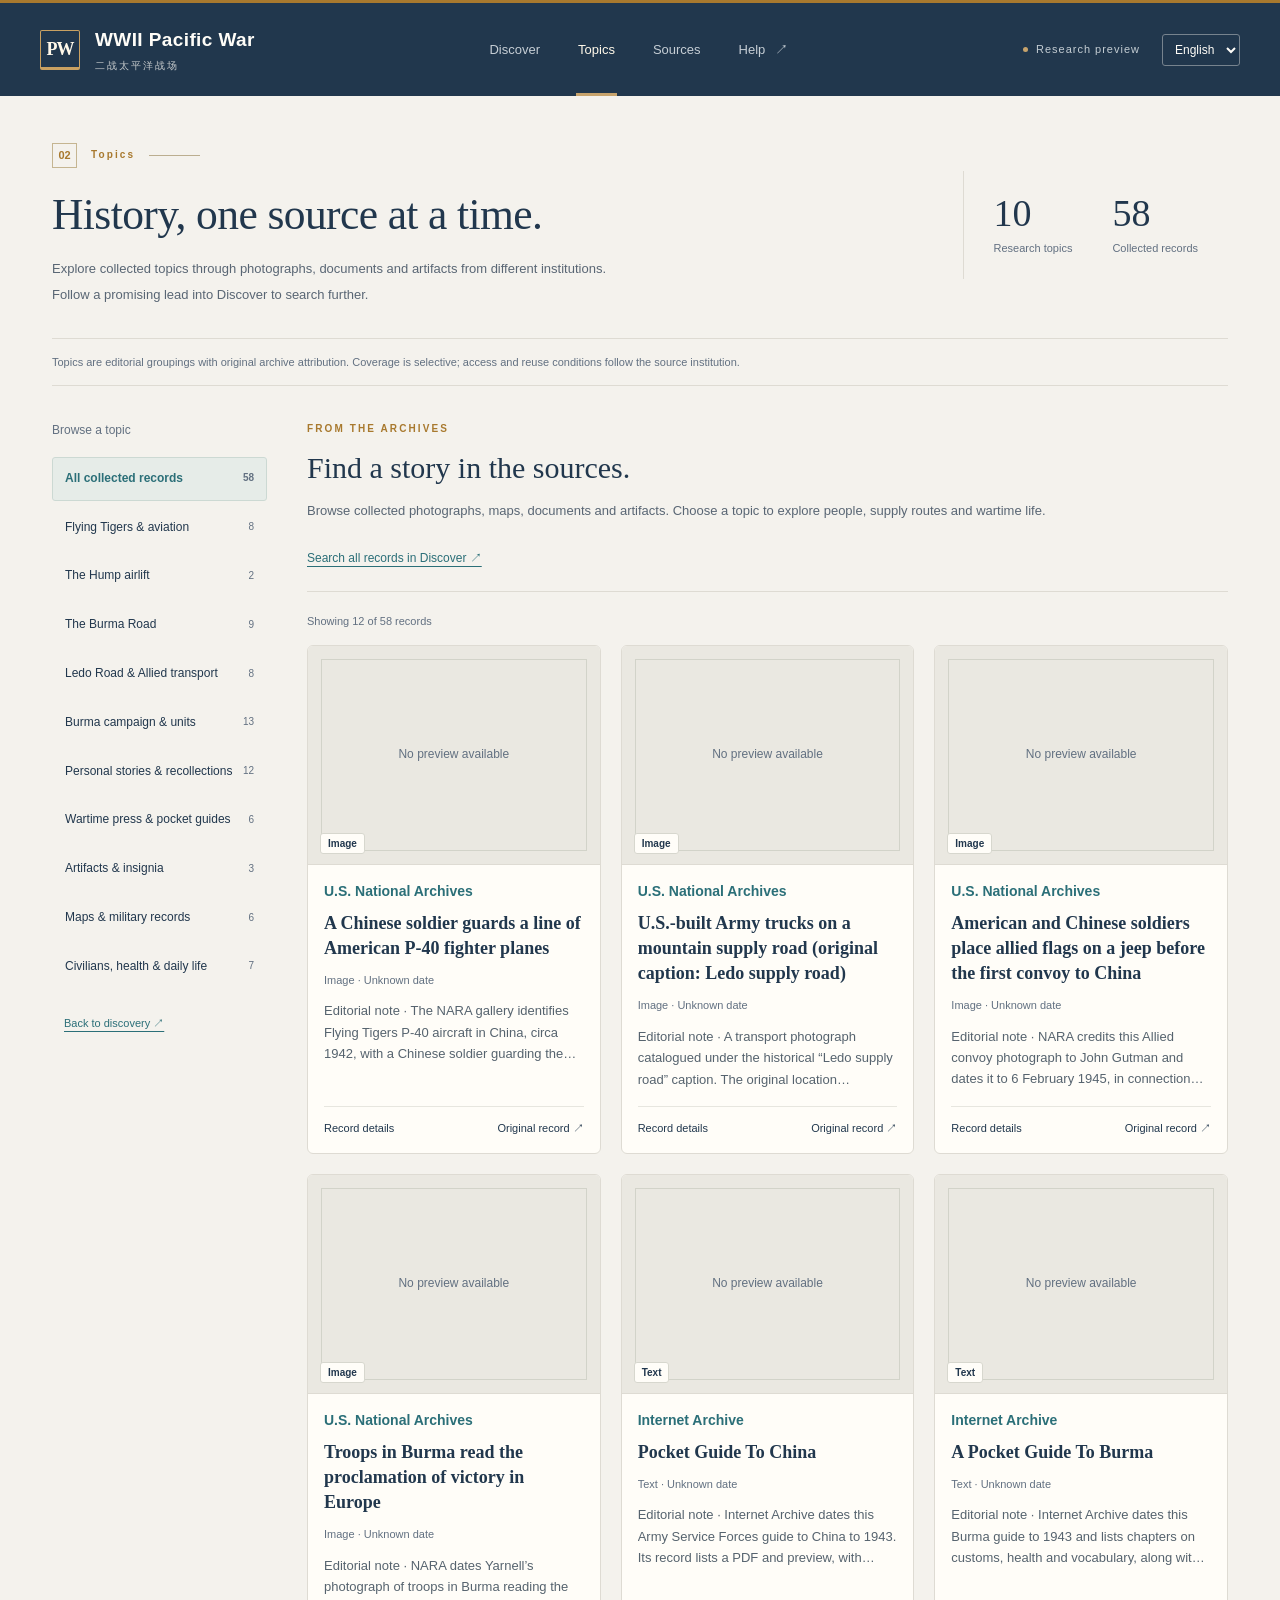
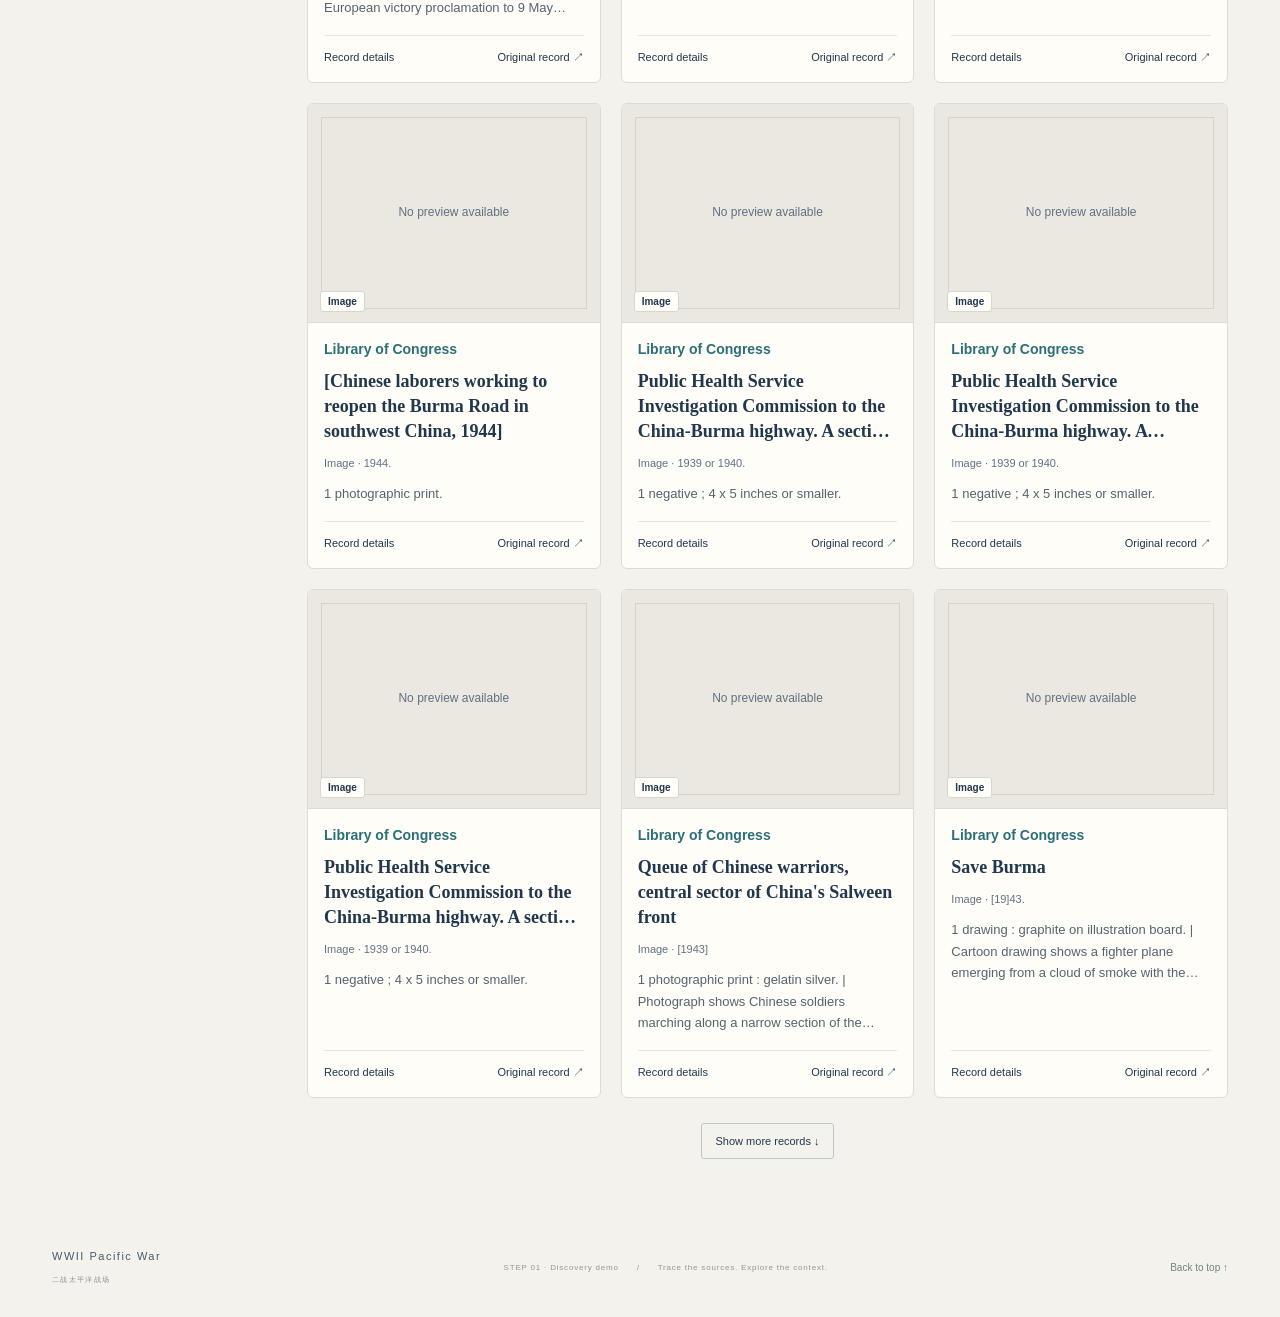
==== commit 9e89f833: "Unify archival discovery and add bilingual topic browsing" ====
--- a/step1/site/cbi-demo.html
+++ b/step1/site/cbi-demo.html
@@ -1,55 +1,2 @@
 <!doctype html>
-<html lang="en"><head><meta charset="utf-8"><meta name="viewport" content="width=device-width,initial-scale=1"><meta name="referrer" content="no-referrer"><meta name="description" content="CBI reference inventory and archive-sourced records for WWII Pacific War."><title>CBI demo · WWII Pacific War</title><link rel="icon" href="icon.svg" type="image/svg+xml"><link rel="stylesheet" href="styles.css"><link rel="stylesheet" href="cbi-demo.css"><script type="module" src="cbi-demo.js"></script></head><body>
-<a class="skip-link" href="#page-title" data-en="Skip to CBI demo" data-zh="跳至 CBI 演示">Skip to CBI demo</a>
-  <header class="masthead">
-    <div class="header-inner">
-      <a class="brand" href="./" data-page-link="./" aria-label="WWII Pacific War 首页">
-        <span class="brand-mark" aria-hidden="true">PW</span>
-        <span><strong>WWII Pacific War</strong><small>二战太平洋战场</small></span>
-      </a>
-      <nav aria-label="主导航">
-        <a href="./" data-page-link="./">资料发现</a>
-        <a href="sources.html" data-page-link="sources.html">数据来源</a>
-        <a class="nav-active" href="cbi-demo.html" data-page-link="cbi-demo.html" aria-current="page">CBI demo</a>
-        <button type="button" id="help-button">使用说明 <span aria-hidden="true">↗</span></button>
-      </nav>
-      <div class="header-tools"><span class="edition"><span aria-hidden="true"></span>研究预览版</span><label class="language-control"><span class="sr-only">界面语言</span><select id="language" aria-label="界面语言"><option value="en" lang="en">English</option><option value="zh-CN" lang="zh-CN">中文</option></select></label></div>
-    </div>
-  </header>
-
-<main class="wrap demo-main">
-  <section class="demo-intro" aria-labelledby="page-title">
-    <p class="eyebrow">03 / CBI RESEARCH DEMO</p>
-    <h1 id="page-title" tabindex="-1" data-en="Follow a reference. Find the archive." data-zh="循着参考线索，找到档案出处。">Follow a reference. Find the archive.</h1>
-    <p class="demo-lead" data-en="Explore CBI Theater’s references alongside records from archival institutions. Every preview below comes from an archive; the reference site supplies no images to this demo." data-zh="将 CBI Theater 的参考线索与档案机构记录对照。下方预览均来自档案机构，演示不读取 CBI 网站的图片。">Explore CBI Theater’s references alongside records from archival institutions. Every preview below comes from an archive; the reference site supplies no images to this demo.</p>
-    <a href="https://cbi-theater.com/menu/cbi_home.html" target="_blank" rel="noopener noreferrer" class="sources-back" data-en="Reference: CBI Theater ↗" data-zh="参考网站：CBI Theater ↗">Reference: CBI Theater ↗</a>
-  </section>
-  <div id="demo-loading" class="loading-state" role="status" data-en="Loading the demo inventory…" data-zh="正在载入演示清单…">Loading the demo inventory…</div>
-  <div id="demo-error" class="empty-state" role="alert" hidden><p data-en="The demo data could not be loaded." data-zh="演示数据暂时无法载入。">The demo data could not be loaded.</p><button id="demo-retry" class="secondary-button" data-en="Try again" data-zh="重试">Try again</button></div>
-  <div id="demo-content" hidden>
-    <div id="demo-stats" class="demo-stats"></div>
-    <p id="coverage-note" class="detail-note"></p>
-    <nav class="demo-sections" aria-label="Demo sections"><a href="#comparisons" data-en="Reviewed comparisons" data-zh="已核对线索">Reviewed comparisons</a><a href="#archive-records" data-en="Archive records" data-zh="档案记录">Archive records</a><a href="#reference-inventory" data-en="Reference checklist" data-zh="参考清单">Reference checklist</a><a href="#access-status" data-en="Access checks" data-zh="接入实测">Access checks</a></nav>
-    <section id="comparisons" class="demo-section">
-      <div class="demo-section-heading"><div><p class="eyebrow">01 / SOURCE COMPARISON</p><h2 data-en="The reference and the record" data-zh="参考线索与档案记录">The reference and the record</h2></div><span id="comparison-count"></span></div>
-      <p class="demo-explanation" data-en="Same work identifies a publication or film; edition and page checks may remain. Related material is context, not proof of the same photograph or artifact." data-zh="“同一作品”表示已识别出版物或影片，版本与页码可能仍待确认。“主题相关”仅为背景材料，不代表同一张照片或同一件实物。">Same work identifies a publication or film; edition and page checks may remain. Related material is context, not proof of the same photograph or artifact.</p>
-      <div id="comparison-grid" class="demo-grid"></div>
-    </section>
-    <section id="archive-records" class="demo-section">
-      <div class="demo-section-heading"><div><p class="eyebrow">02 / ARCHIVE-SOURCED METADATA</p><h2 data-en="Records fetched from the archives" data-zh="从档案机构获取的记录">Records fetched from the archives</h2></div><span id="archive-count"></span></div>
-      <p class="demo-explanation" data-en="A separate CBI research sample, including saved records and new API queries. Search hits are candidates for review, not confirmed matches to the reference site." data-zh="独立的 CBI 研究样本，包含既有快照与新增 API 查询。检索命中只是待核对候选，不自动视为参考网站材料的同一件。">A separate CBI research sample, including saved records and new API queries. Search hits are candidates for review, not confirmed matches to the reference site.</p>
-      <div class="demo-controls"><label><span data-en="Search archive records" data-zh="搜索档案记录">Search archive records</span><input id="archive-query" type="search" placeholder="Flying Tigers, Burma, Ledo…"></label><label><span data-en="Source" data-zh="来源">Source</span><select id="archive-source"><option value="" data-en="All sources" data-zh="全部来源">All sources</option></select></label></div>
-      <div id="archive-grid" class="demo-grid"></div><p id="archive-empty" hidden data-en="No matching records in this sample." data-zh="当前样本中没有匹配记录。">No matching records in this sample.</p><button id="archive-more" class="secondary-button" data-en="Show more archive records" data-zh="显示更多档案记录">Show more archive records</button>
-    </section>
-    <section id="reference-inventory" class="demo-section">
-      <div class="demo-section-heading"><div><p class="eyebrow">03 / REFERENCE CHECKLIST</p><h2 data-en="What has been checked?" data-zh="已核对到哪一步？">What has been checked?</h2></div><span id="inventory-count" aria-live="polite"></span></div>
-      <p class="demo-explanation" data-en="This checklist inventories page and media references only. CBI media files are never requested. A page-level comparison does not verify every photo on that page. Keyword leads require human review; unread or unmatched items remain visible." data-zh="清单只登记页面与媒体引用，不读取 CBI 媒体文件。页面层面的对应关系不等于其中每张照片已核实；关键词线索须人工复核，未读取或未匹配的项目仍然列出。">This checklist inventories page and media references only. CBI media files are never requested. A page-level comparison does not verify every photo on that page. Keyword leads require human review; unread or unmatched items remain visible.</p>
-      <div class="demo-controls"><label><span data-en="Search references" data-zh="搜索参考清单">Search references</span><input id="inventory-query" type="search" placeholder="Title, filename, topic…"></label><label><span data-en="Type" data-zh="类型">Type</span><select id="inventory-kind"><option value="" data-en="All references" data-zh="全部引用">All references</option><option value="page" data-en="Pages" data-zh="页面">Pages</option><option value="image" data-en="Image references" data-zh="图片引用">Image references</option><option value="document" data-en="Document references" data-zh="文档引用">Document references</option></select></label><label><span data-en="Review status" data-zh="核对状态">Review status</span><select id="inventory-status"><option value="" data-en="All statuses" data-zh="全部状态">All statuses</option><option value="exact_item" data-en="Exact item" data-zh="同一件">Exact item</option><option value="same_work" data-en="Same work" data-zh="同一作品">Same work</option><option value="related" data-en="Related material" data-zh="主题相关">Related material</option><option value="keyword_lead" data-en="Keyword lead only" data-zh="仅关键词线索">Keyword lead only</option><option value="not_reviewed" data-en="Not yet reviewed" data-zh="尚未核对">Not yet reviewed</option><option value="unverified" data-en="Unverified" data-zh="待确认">Unverified</option></select></label></div>
-      <div id="inventory-list" class="inventory-list"></div><p id="inventory-empty" hidden data-en="No references match these filters." data-zh="没有符合筛选条件的引用。">No references match these filters.</p><button id="inventory-more" class="secondary-button" data-en="Show more references" data-zh="显示更多引用">Show more references</button>
-    </section>
-    <section id="access-status" class="demo-section"><p class="eyebrow">04 / ACCESS EVIDENCE</p><h2 data-en="Current source access" data-zh="来源接入现状">Current source access</h2><p class="demo-explanation" data-en="These are dated checks of access routes. A working endpoint does not establish item identity or permission to reuse media. Web catalogue research is separate from API integration." data-zh="下列为带时间的接入实测。接口可用不等于材料身份或媒体再利用许可已确认；人工目录查找与 API 接入分别记录。">These are dated checks of access routes. A working endpoint does not establish item identity or permission to reuse media. Web catalogue research is separate from API integration.</p><div id="access-list" class="access-list"></div><details class="query-evidence"><summary data-en="See archive retrieval queries" data-zh="查看档案获取查询">See archive retrieval queries</summary><div id="query-list"></div></details></section>
-  </div>
-</main>
-  <footer class="wrap footer"><div><strong>WWII Pacific War</strong><span>二战太平洋战场</span></div><p>STEP 01 · 统一发现演示 <span aria-hidden="true">/</span> 元数据有出处，历史有脉络。</p><a href="#page-title">回到顶部 ↑</a></footer>
-
-<dialog id="help-dialog" aria-labelledby="help-title"><div class="dialog-top"><span>CBI / RESEARCH DEMO</span><button id="close-help" class="icon-button" aria-label="关闭使用说明">×</button></div><div class="detail-content"><h2 id="help-title" data-en="Show the source, then the evidence" data-zh="先展示出处，再核对证据">Show the source, then the evidence</h2><p data-en="Start with a reviewed comparison, open its institutional record, then use the checklist to show what remains unverified. The archive gallery is a local sample with source-supplied metadata and archive-hosted previews." data-zh="从已核对线索开始，打开机构原始记录，再用清单展示待确认部分。档案卡片为本地元数据样本，预览由档案机构提供。">Start with a reviewed comparison, open its institutional record, then use the checklist to show what remains unverified. The archive gallery is a local sample with source-supplied metadata and archive-hosted previews.</p></div></dialog><noscript><p>Please enable JavaScript. / 请启用 JavaScript。</p></noscript></body></html>
+<html lang="zh-CN"><head><meta charset="utf-8"><meta name="viewport" content="width=device-width, initial-scale=1"><title>专题浏览 · WWII Pacific War</title><script src="legacy-topics.js" defer></script></head><body><p><a href="topics.html">进入专题浏览 / Browse topics →</a></p></body></html>
